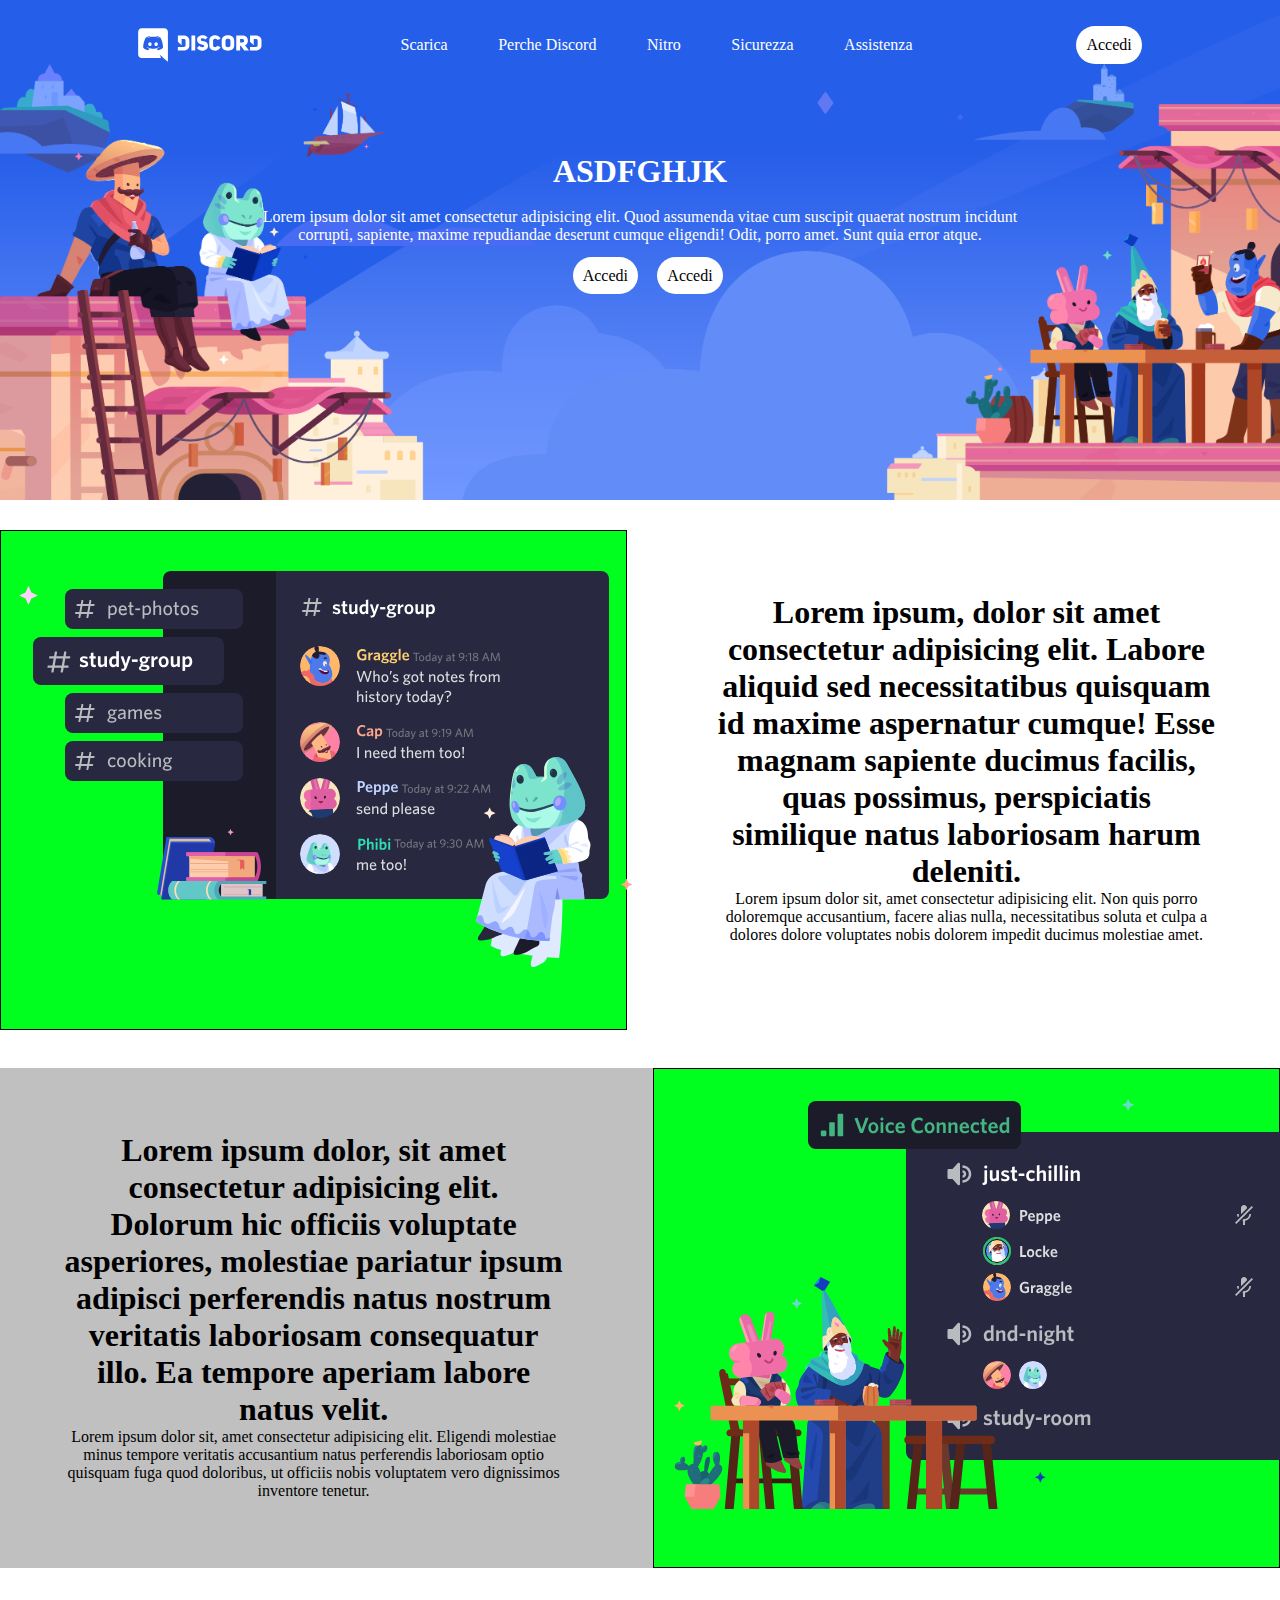
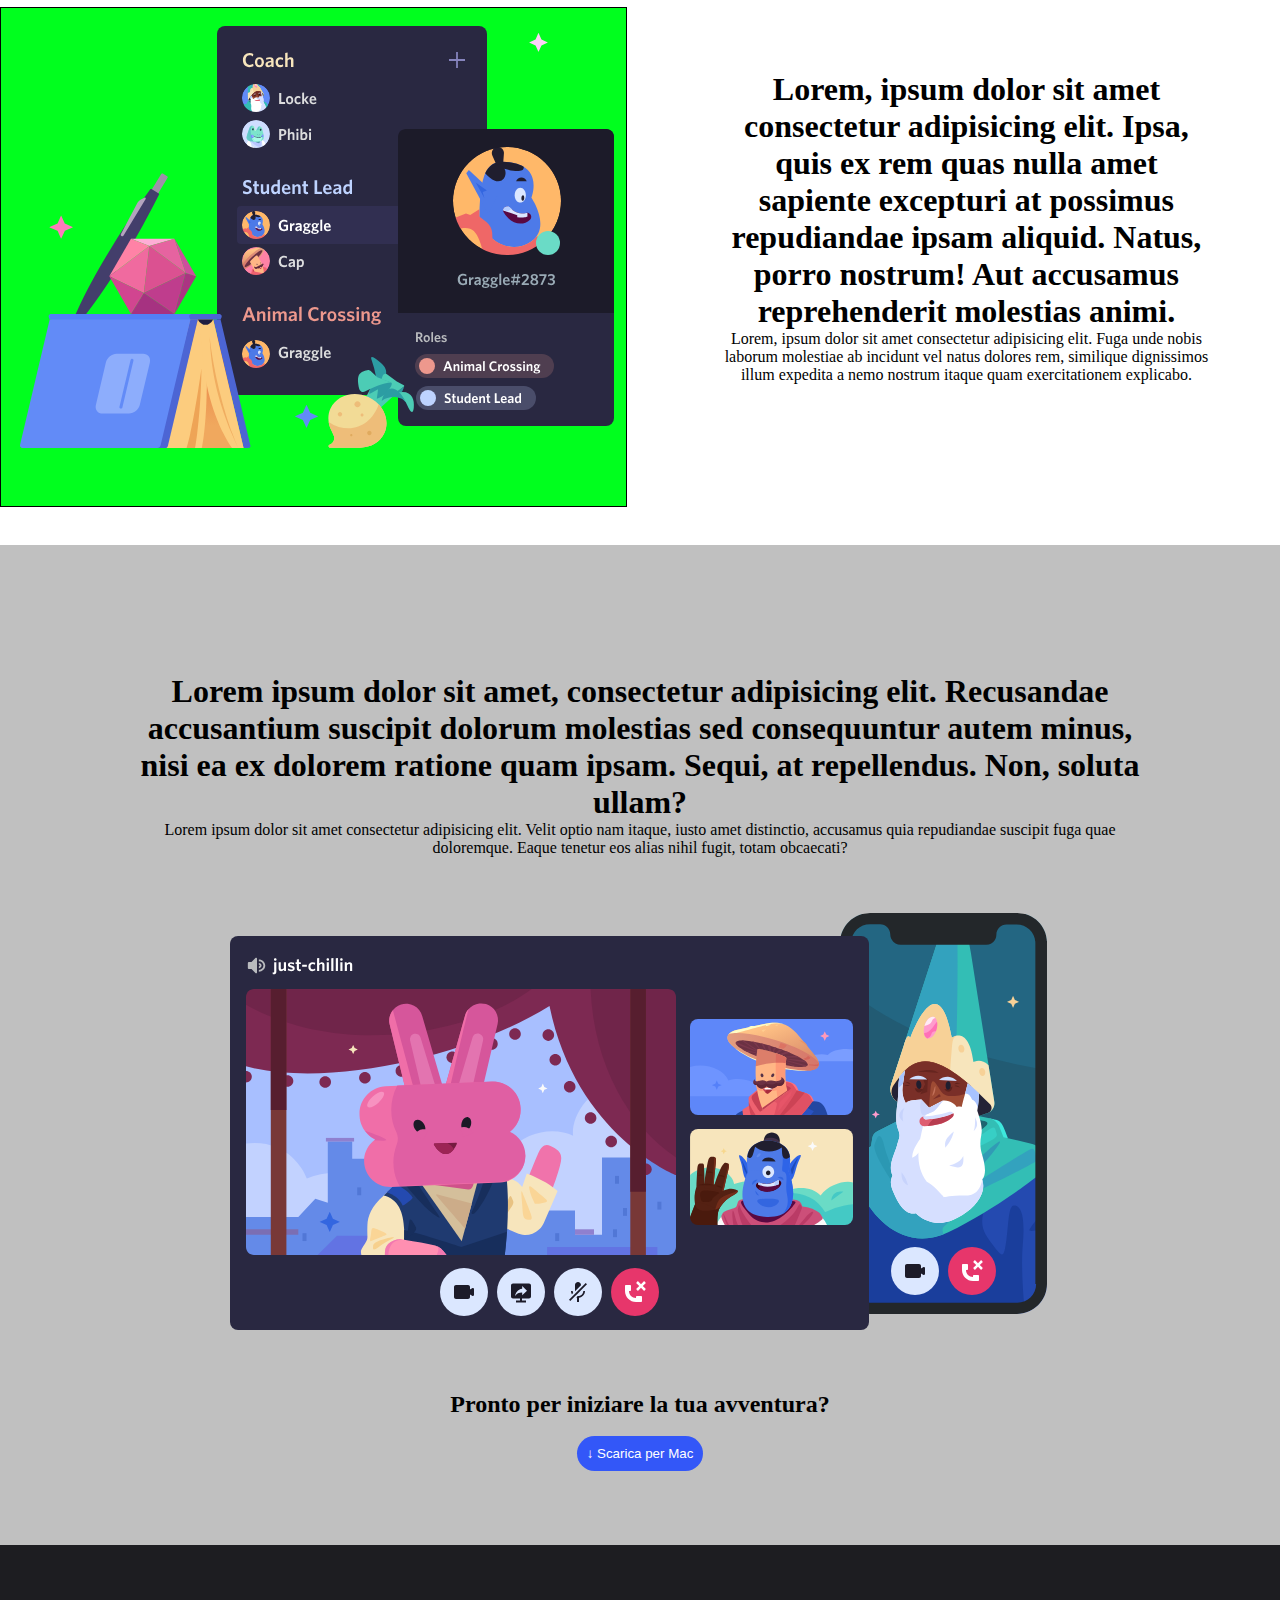
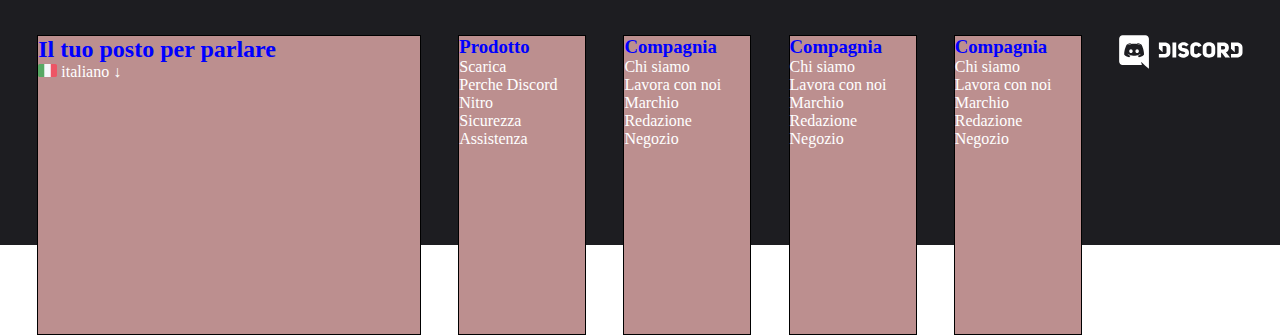
==== index.html @ 2b3473ff "Inizio footer" ====
<!DOCTYPE html>
<html lang="en">
<head>
    <meta charset="UTF-8">
    <meta http-equiv="X-UA-Compatible" content="IE=edge">
    <meta name="viewport" content="width=device-width, initial-scale=1.0">
    <link rel="stylesheet" href="https://cdnjs.cloudflare.com/ajax/libs/font-awesome/6.3.0/css/all.min.css">
   <link rel="stylesheet" href="style.css"> <title>Document</title>
</head>


<!-- Header and Hero sections -->
<header>
    <nav class="nav">
        <div id="logo" >
            <img src="logo.svg" alt="Logo">
        </div>

            <ul class="menu">
                <li>Scarica</li>
                <li>Perche Discord</li>
                <li>Nitro</li>
                <li>Sicurezza</li>
                <li>Assistenza</li>
            </ul>
        </div>

        <div class="botton-white">Accedi</div>
    </nav>
     
    <!-- Hero -->
    <div class="hero">
        <h1>ASDFGHJK</h1>
        <br>
        <p id="paragrafo-hero">Lorem ipsum dolor sit amet consectetur adipisicing elit. Quod assumenda vitae cum suscipit quaerat nostrum incidunt corrupti, sapiente, maxime repudiandae deserunt cumque eligendi! Odit, porro amet. Sunt quia error atque.</p>
        <span class="botton-white">Accedi</span>
        <span class="botton-white">Accedi</span>
    </div>

</header>

                <!-- Main conteiner -->


                            <!-- 1 -->
    <div class="main-container1">

            <!-- Main left -->
        <div class="container-left">
            <img src="item1.svg" alt="">
        </div>

        
            <!-- Main Right-->
        <div class="container-right">
            <h1>Lorem ipsum, dolor sit amet consectetur adipisicing elit. Labore aliquid sed necessitatibus quisquam id maxime aspernatur cumque! Esse magnam sapiente ducimus facilis, quas possimus, perspiciatis similique natus laboriosam harum deleniti.</h1>
            <p>Lorem ipsum dolor sit, amet consectetur adipisicing elit. Non quis porro doloremque accusantium, facere alias nulla, necessitatibus soluta et culpa a dolores dolore voluptates nobis dolorem impedit ducimus molestiae amet.</p>
        </div>

    </div>


                        <!-- 2 -->

    <div class="main-reverse2">

            <!-- Main left -->
        <div class="container-left">
            <img src="item2.svg" alt="">
        </div>
    
        
            <!-- Main Right-->
        <div class="container-right">
            <h1>Lorem ipsum dolor, sit amet consectetur adipisicing elit. Dolorum hic officiis voluptate asperiores, molestiae pariatur ipsum adipisci perferendis natus nostrum veritatis laboriosam consequatur illo. Ea tempore aperiam labore natus velit.</h1>
            <p>Lorem ipsum dolor sit, amet consectetur adipisicing elit. Eligendi molestiae minus tempore veritatis accusantium natus perferendis laboriosam optio quisquam fuga quod doloribus, ut officiis nobis voluptatem vero dignissimos inventore tenetur.</p>
        </div>

    </div>

                    <!-- 3 -->
            <!-- Main conteiner -->

    <div class="main-container3">

            <!-- Main left -->
        <div class="container-left">
         <img src="item3.svg" alt="">
        </div>

        
            <!-- Main Right-->
        <div class="container-right">
           <h1>Lorem, ipsum dolor sit amet consectetur adipisicing elit. Ipsa, quis ex rem quas nulla amet sapiente excepturi at possimus repudiandae ipsam aliquid. Natus, porro nostrum! Aut accusamus reprehenderit molestias animi.</h1>
           <p>Lorem, ipsum dolor sit amet consectetur adipisicing elit. Fuga unde nobis laborum molestiae ab incidunt vel natus dolores rem, similique dignissimos illum expedita a nemo nostrum itaque quam exercitationem explicabo.</p>
        </div>

    </div>

                <!-- 4 -->
    <div class="main-container4">
        <h1>Lorem ipsum dolor sit amet, consectetur adipisicing elit. Recusandae accusantium suscipit dolorum molestias sed consequuntur autem minus, nisi ea ex dolorem ratione quam ipsam. Sequi, at repellendus. Non, soluta ullam?</h1>
        <p>Lorem ipsum dolor sit amet consectetur adipisicing elit. Velit optio nam itaque, iusto amet distinctio, accusamus quia repudiandae suscipit fuga quae doloremque. Eaque tenetur eos alias nihil fugit, totam obcaecati?</p>
        <img src="item4-big.svg" alt="">
        <h2>Pronto per iniziare la tua avventura?</h2>
        <br>
        <button class="botton-blue"> &#8595; Scarica per Mac</buttton>
    </div>




    <!-- Footer -->
    <footer>
            <div class="col1">
                <h2 class="importante-footer">Il tuo posto per parlare</h2>
                
                <div>
                    <p>
                       <img class="img-italy" src="ita.png" alt=""> italiano &#8595;
                    </p>
                </div>

            </div>

            <div class="col2">
                <h3 class="importante-footer">Prodotto</h3>
                <div>Scarica</div>
                <div>Perche Discord</div>
                <div>Nitro</div>
                <div>Sicurezza</div>
                <div>Assistenza</div>
            </div>
           

            <div class="col3">
                <h3 class="importante-footer">Compagnia</h3>
                <div>Chi siamo</div>
                <div>Lavora con noi </div>
                <div>Marchio</div>
                <div>Redazione</div>
                <div>Negozio</div>
            </div>
            
            <div class="col4">
                <h3 class="importante-footer">Compagnia</h3>
                <div>Chi siamo</div>
                <div>Lavora con noi </div>
                <div>Marchio</div>
                <div>Redazione</div>
                <div>Negozio</div>
            </div>


            <div class="col5">
                <h3 class="importante-footer">Compagnia</h3>
                <div>Chi siamo</div>
                <div>Lavora con noi </div>
                <div>Marchio</div>
                <div>Redazione</div>
                <div>Negozio</div>
            </div>

            <div>
                <img src="logo.svg" alt="">
            </div>
    </footer>

<body>
    
</body>
</html>
---- style.css ----
*{
    margin: 0;
    padding: 0;
    box-sizing: border-box;
}

header{background-image: url(jumbo.png);
    background-size: cover;
    height: 500px;
margin-bottom: 30px;}

.nav{display: flex;
    
justify-content: space-evenly;
align-items: center;
padding-top: 2%;}

#logo{font-size: 40px;
    display: flex;}

    .menu{display: flex;
        list-style: none;
        justify-content: space-between;
        flex-basis: 40%;
        color: white;
        }
        
        .botton-white{
            background-color: white;
            border-radius: 20px;
            padding: 10px;
            color: black;
            margin-left: 2%;
           }

           .botton-blue{
            
            background-color: rgb(51, 87, 248);
            border: 0px;
            padding: 10px;
            border-radius: 20px;
            color: white;
           }

           /* Hero */
.hero{color: white;
    height: 400px;
    padding-left: 20%;
    padding-right: 20%;
    padding-top: 7%;
    text-align: center;
}

#paragrafo-hero{
    margin-bottom: 3%;
}


.main-container1, .main-reverse2,.main-container3{
    display: flex;
    justify-content: space-between;
    margin-bottom: 3%;
}

.container-left{
    width: 49%;
}

.container-right{
    width: 49%;
    text-align: center;
    padding: 5%;
}

.main-reverse2{
    flex-direction: row-reverse;
    background-color: rgb(192, 192, 192);
}

.main-container4{
    width: 100%;
    height: 1000px;
    background-color: silver;
    padding: 10%;
    text-align: center;
}

.img-italy{
    width: 5%;
    height: 5%;
}

/* Footer */

footer{
    display: flex;
    height: 300px;
    background-color: rgb(29, 29, 33);
    padding-top: 7%;
    justify-content: space-evenly;
    color: white;

}


.col1,.col2,.col3,.col4,.col5{
    height: 300px;
}
.col1{
    width: 30%;
}
.col2,.col3,.col4,.col5{
    width: 10%;
}

.importante-footer{
color: blue;
}

DEBUG
.container-right{
    background-color: brown;
    height: 500px;
    border: 1px solid black;
}

.container-left{
    background-color: rgb(0, 255, 30);
    height: 500px;
    border: 1px solid
    black;
}

.col1{
    background-color: rosybrown;
    height: 300px;
    border: 1px solid
    black;
}

.col2,.col3,.col4,.col5{
    background-color: rosybrown;
    border: 1px solid
    black;
}
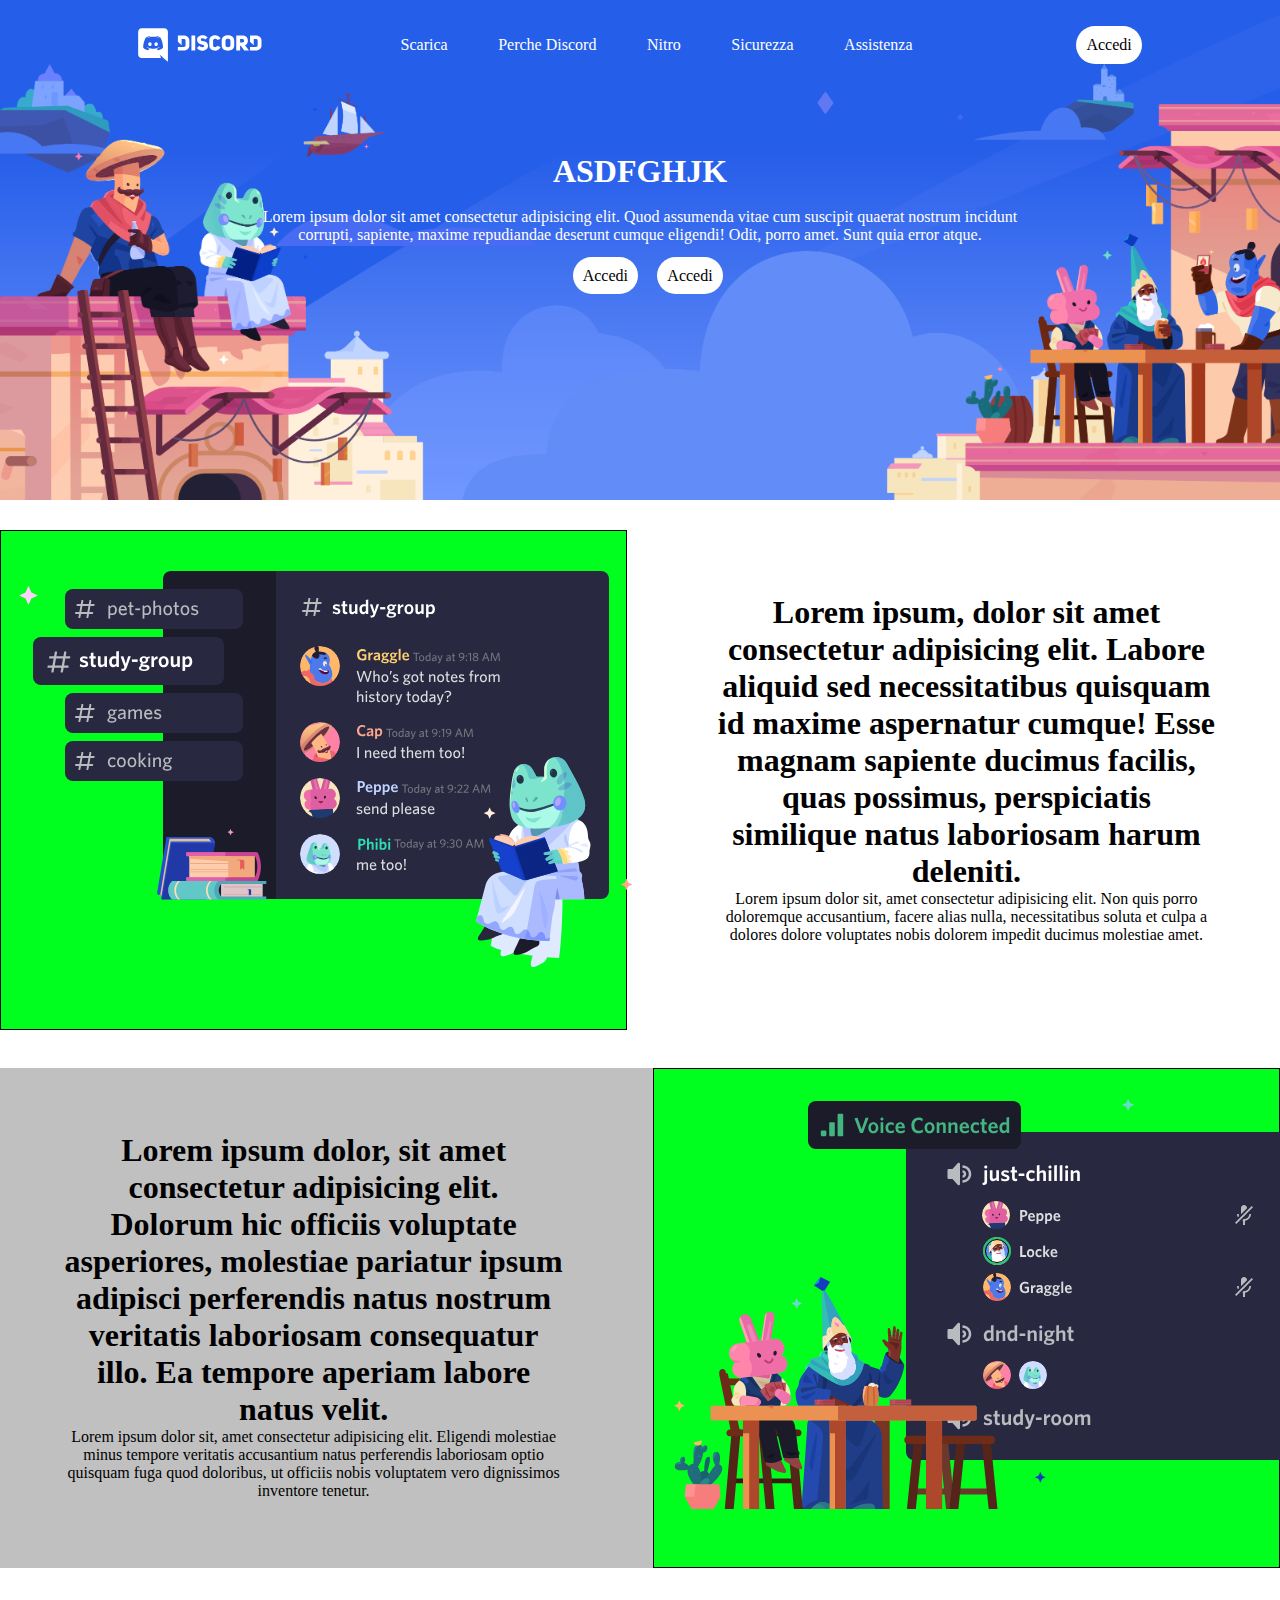
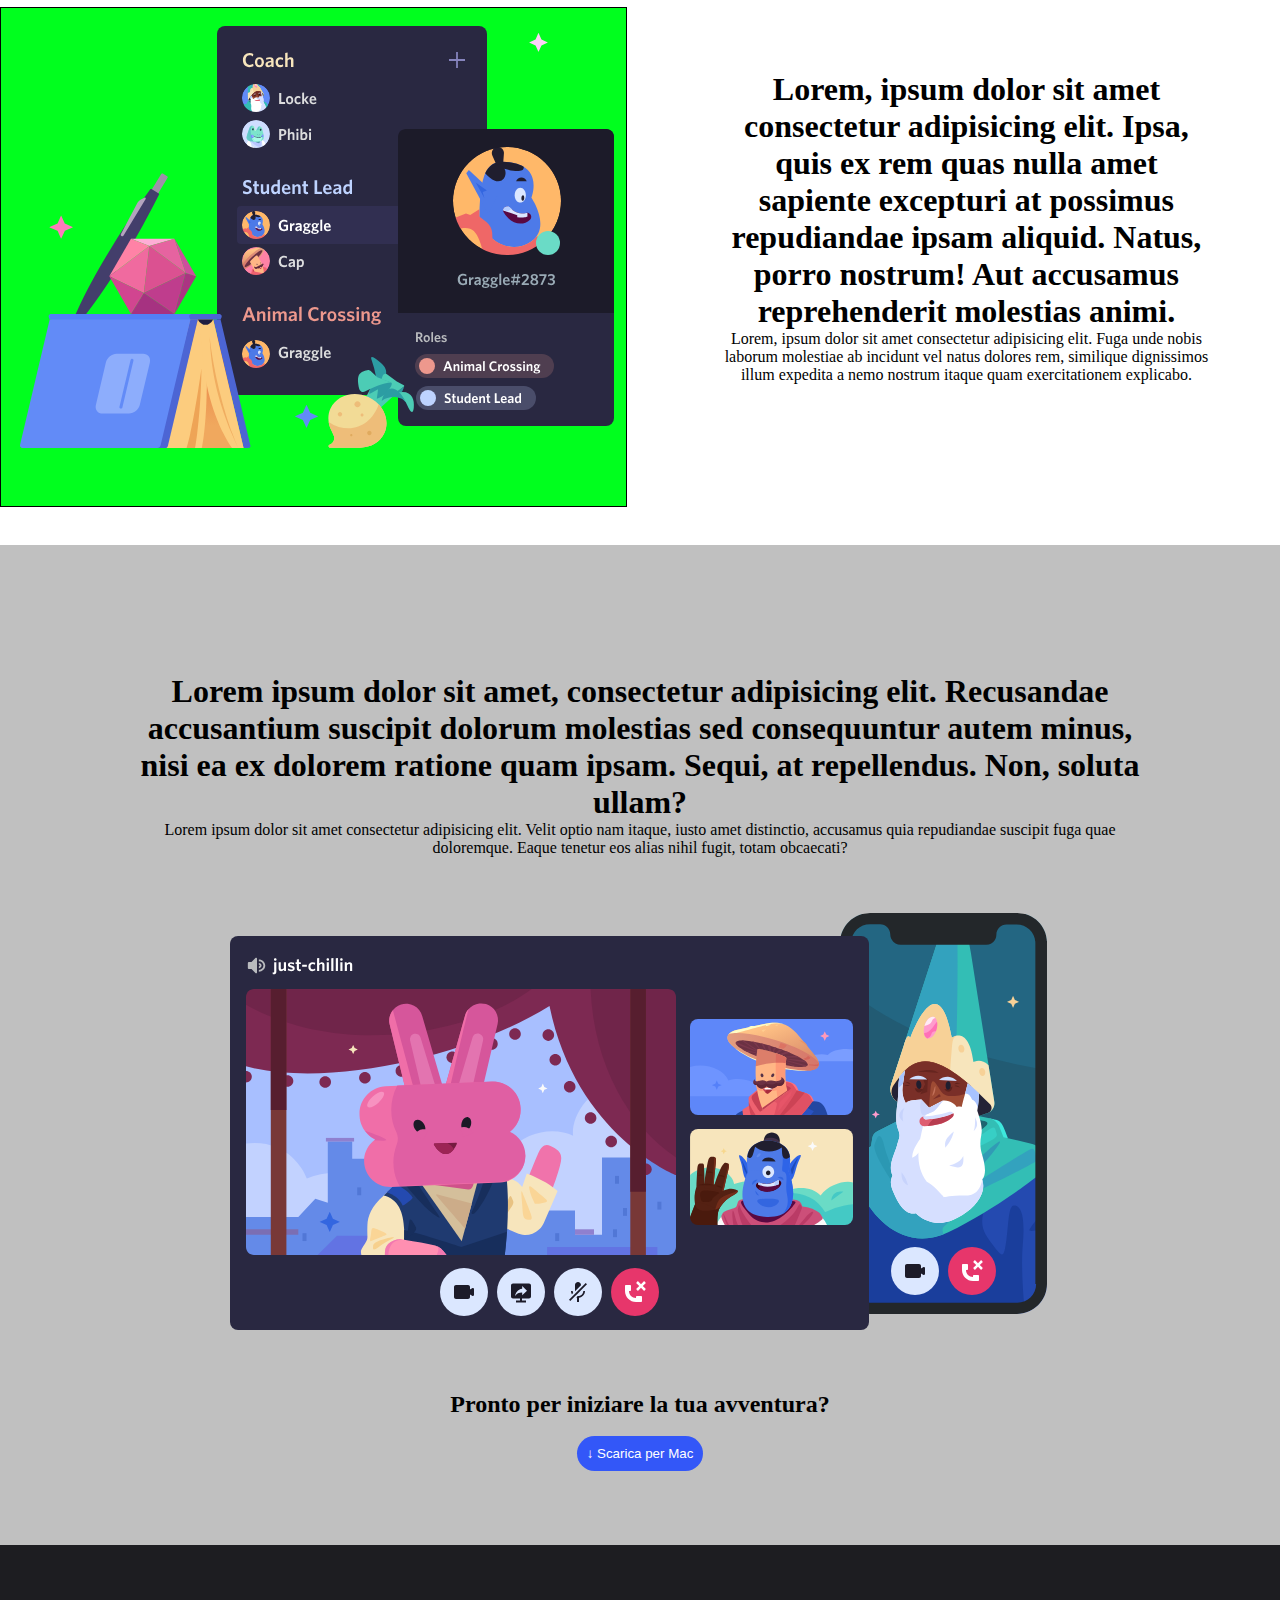
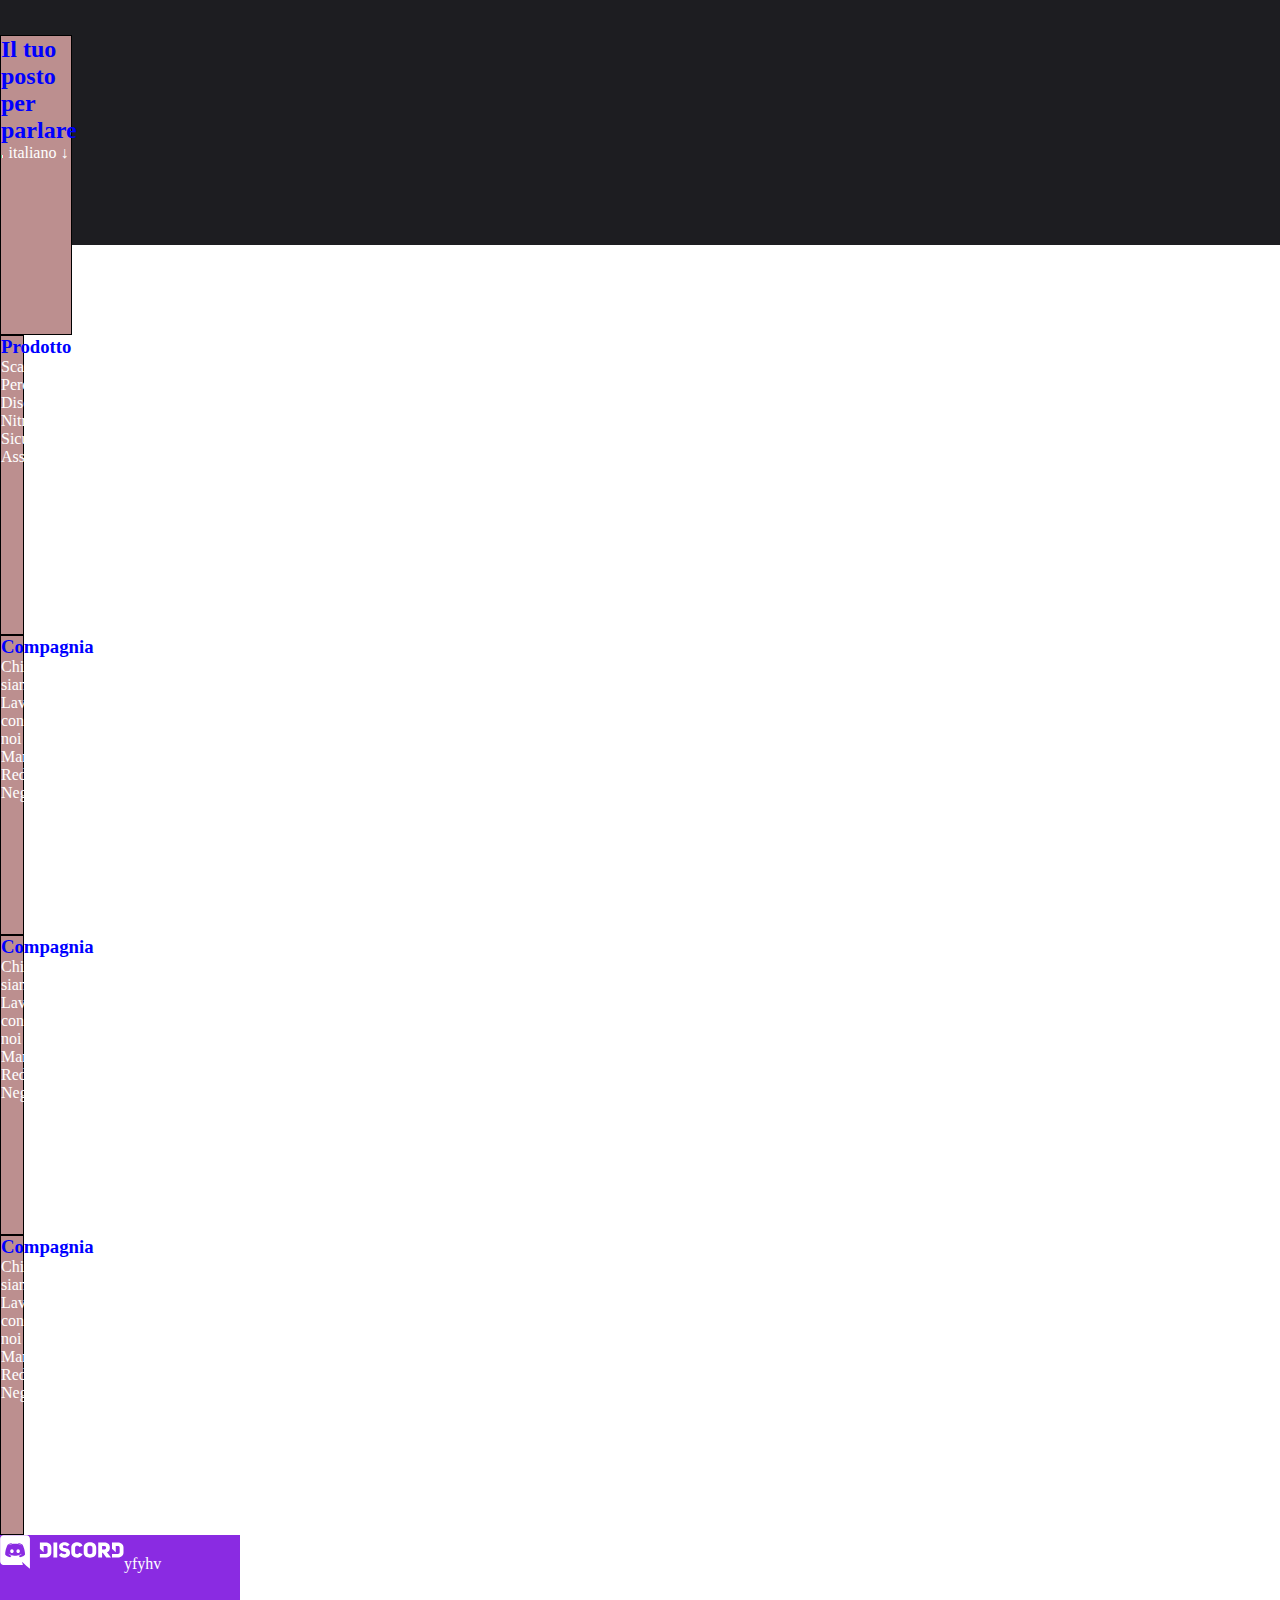
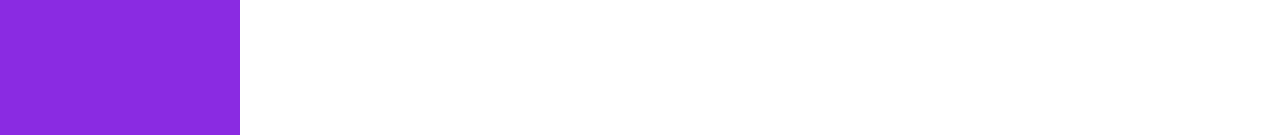
==== commit db39aa00: "Finalizzando il footer" ====
--- a/index.html
+++ b/index.html
@@ -112,6 +112,8 @@
 
     <!-- Footer -->
     <footer>
+
+        <div class="footer">
             <div class="col1">
                 <h2 class="importante-footer">Il tuo posto per parlare</h2>
                 
@@ -161,9 +163,10 @@
                 <div>Negozio</div>
             </div>
 
-            <div>
-                <img src="logo.svg" alt="">
+            <div class="logo-finale">
+                <img src="logo.svg" alt="">yfyhv
             </div>
+        </div>
     </footer>
 
 <body>
--- a/style.css
+++ b/style.css
@@ -91,11 +91,15 @@
 }
 
 /* Footer */
-
 footer{
     display: flex;
+    background-color: rgb(29, 29, 33);
+}
+
+.footer{
+   
     height: 300px;
-    background-color: rgb(29, 29, 33);
+    
     padding-top: 7%;
     justify-content: space-evenly;
     color: white;
@@ -115,6 +119,13 @@
 
 .importante-footer{
 color: blue;
+}
+
+.logo-finale{
+    display: block;
+   width: 200p;
+   height: 200px;
+   background-color: blueviolet;
 }
 
 DEBUG
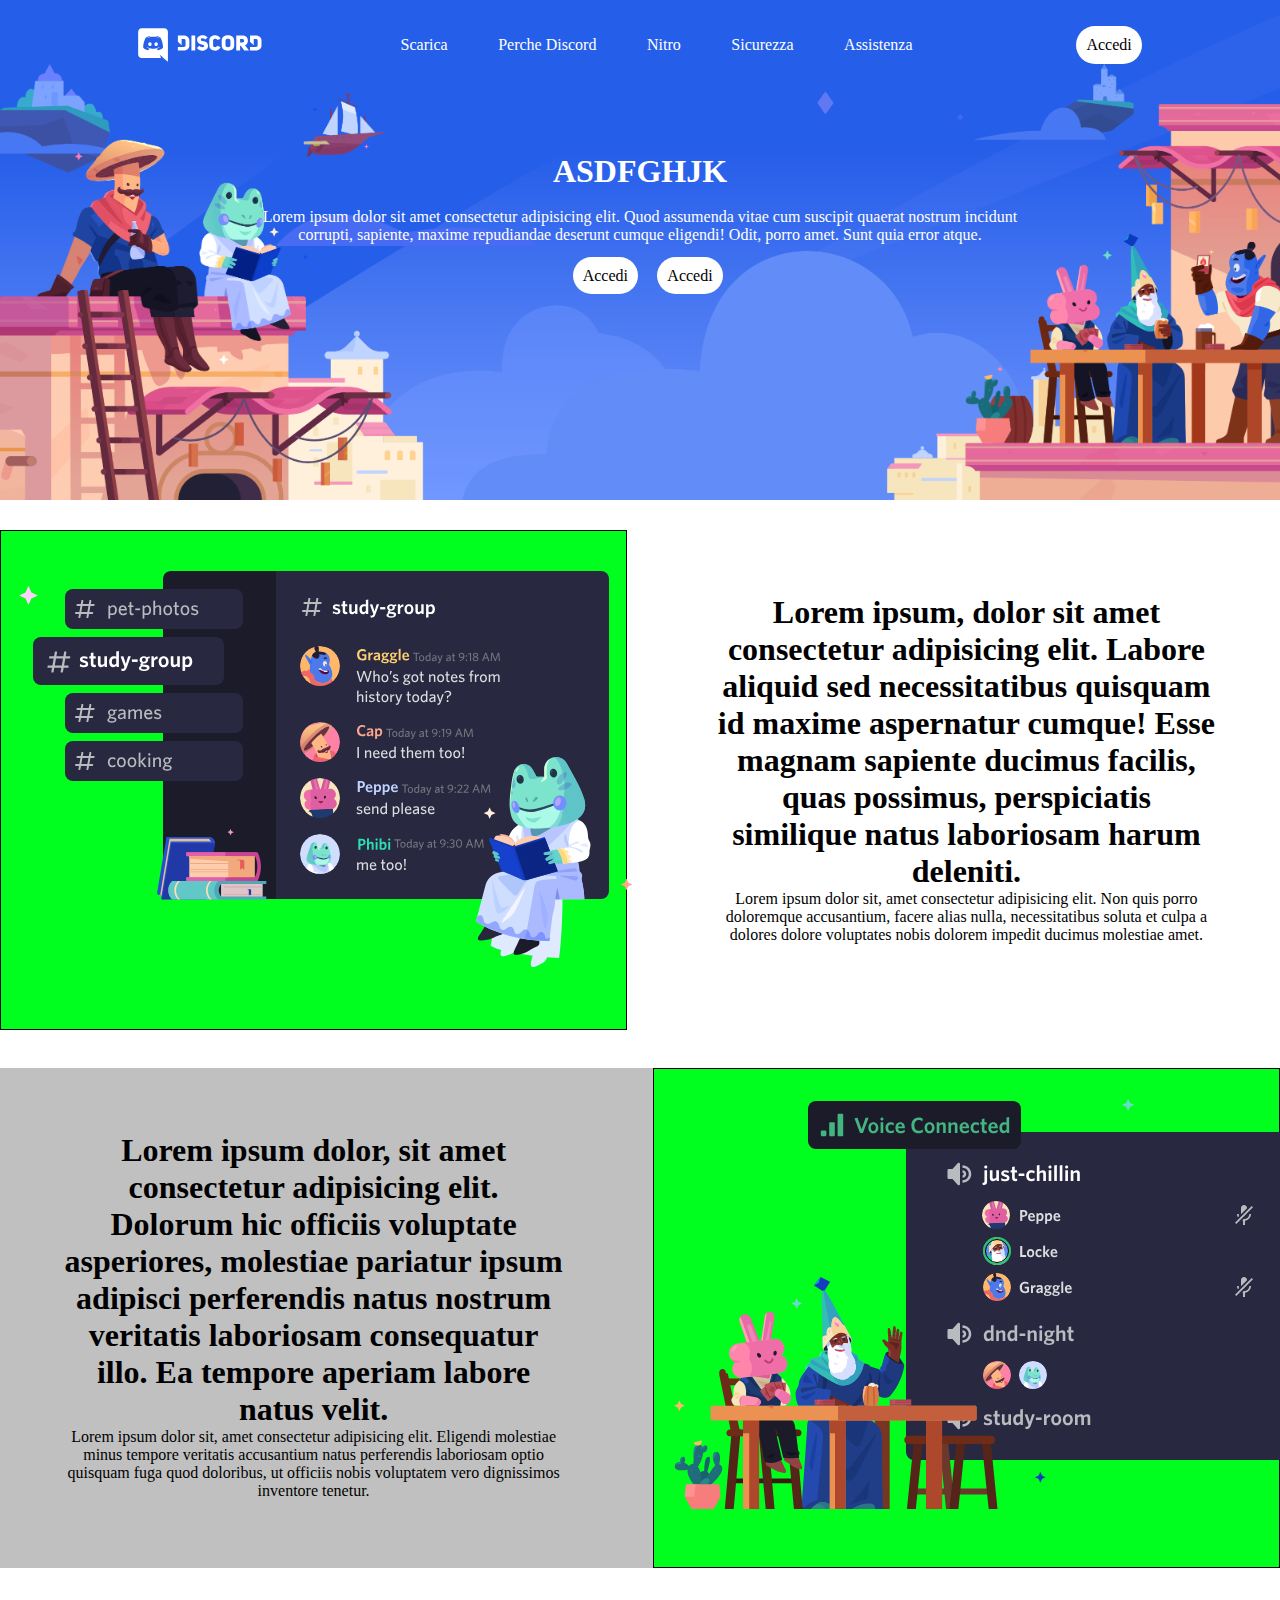
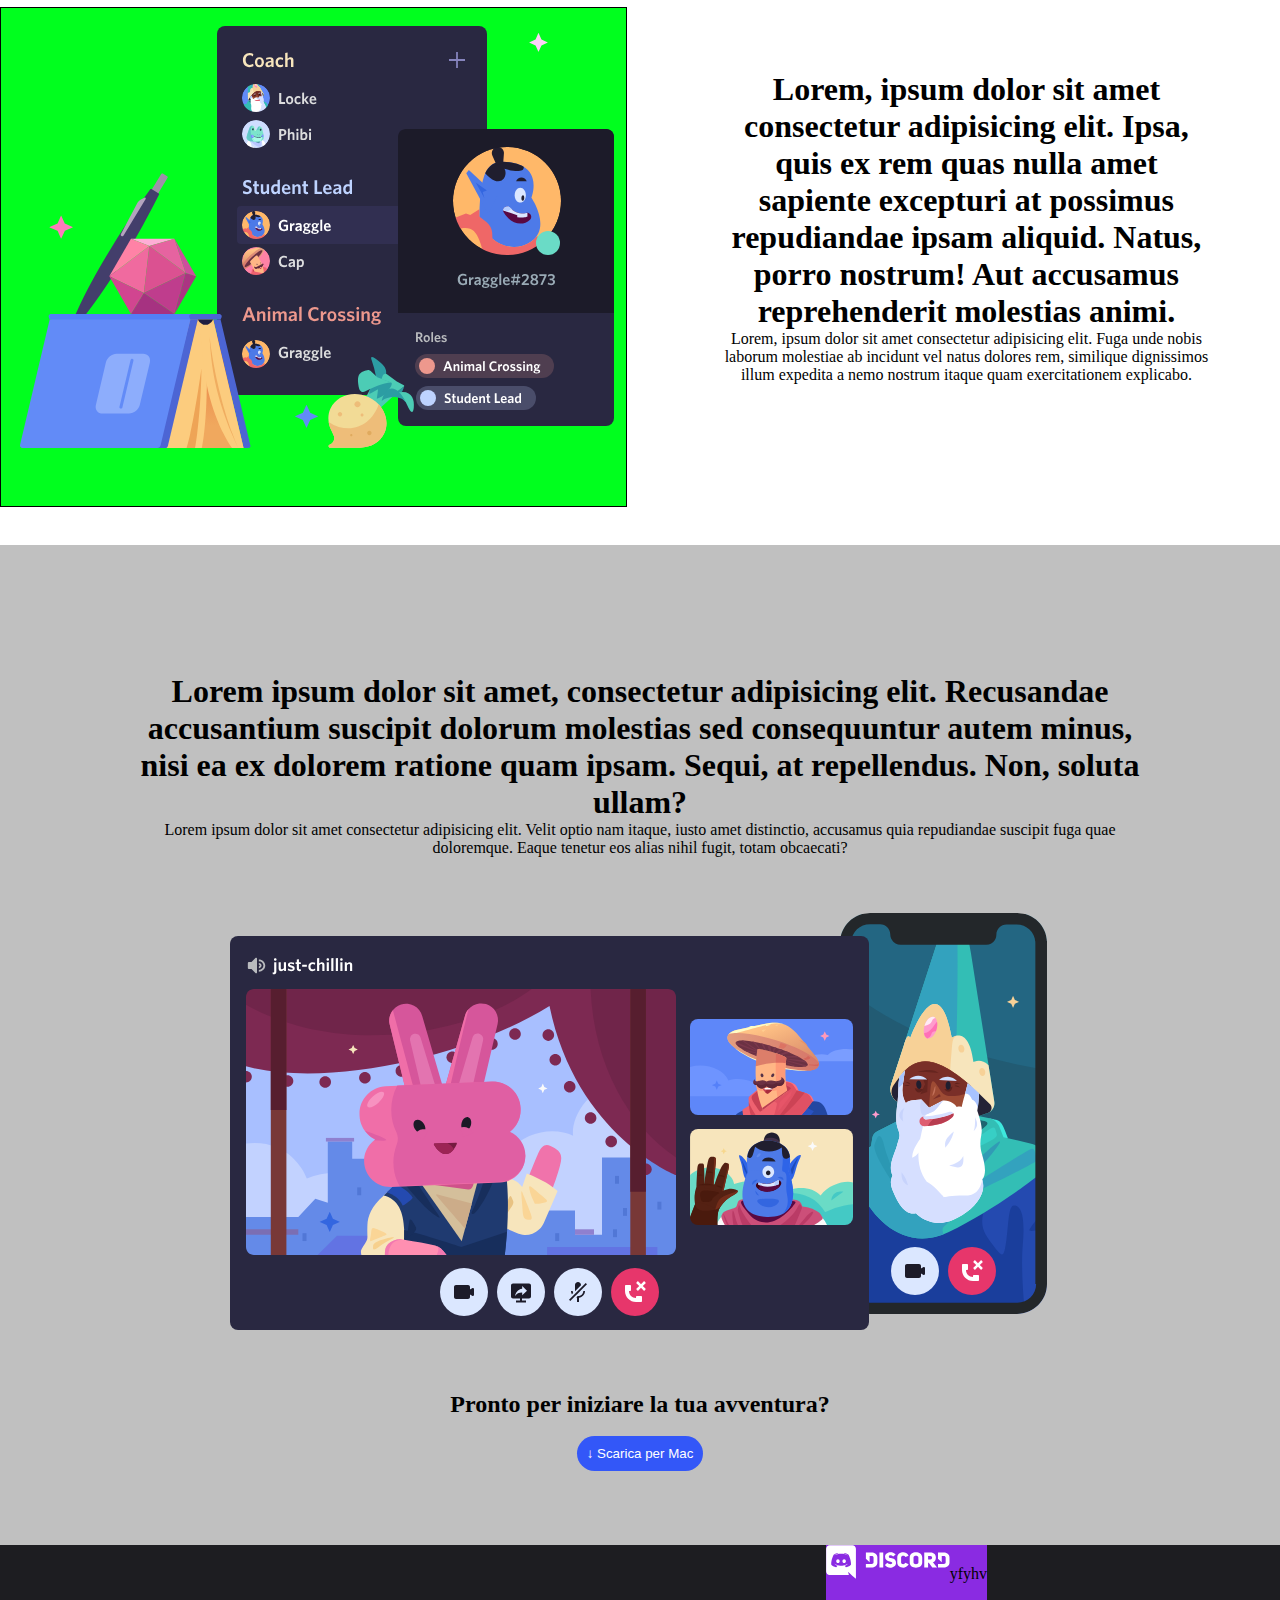
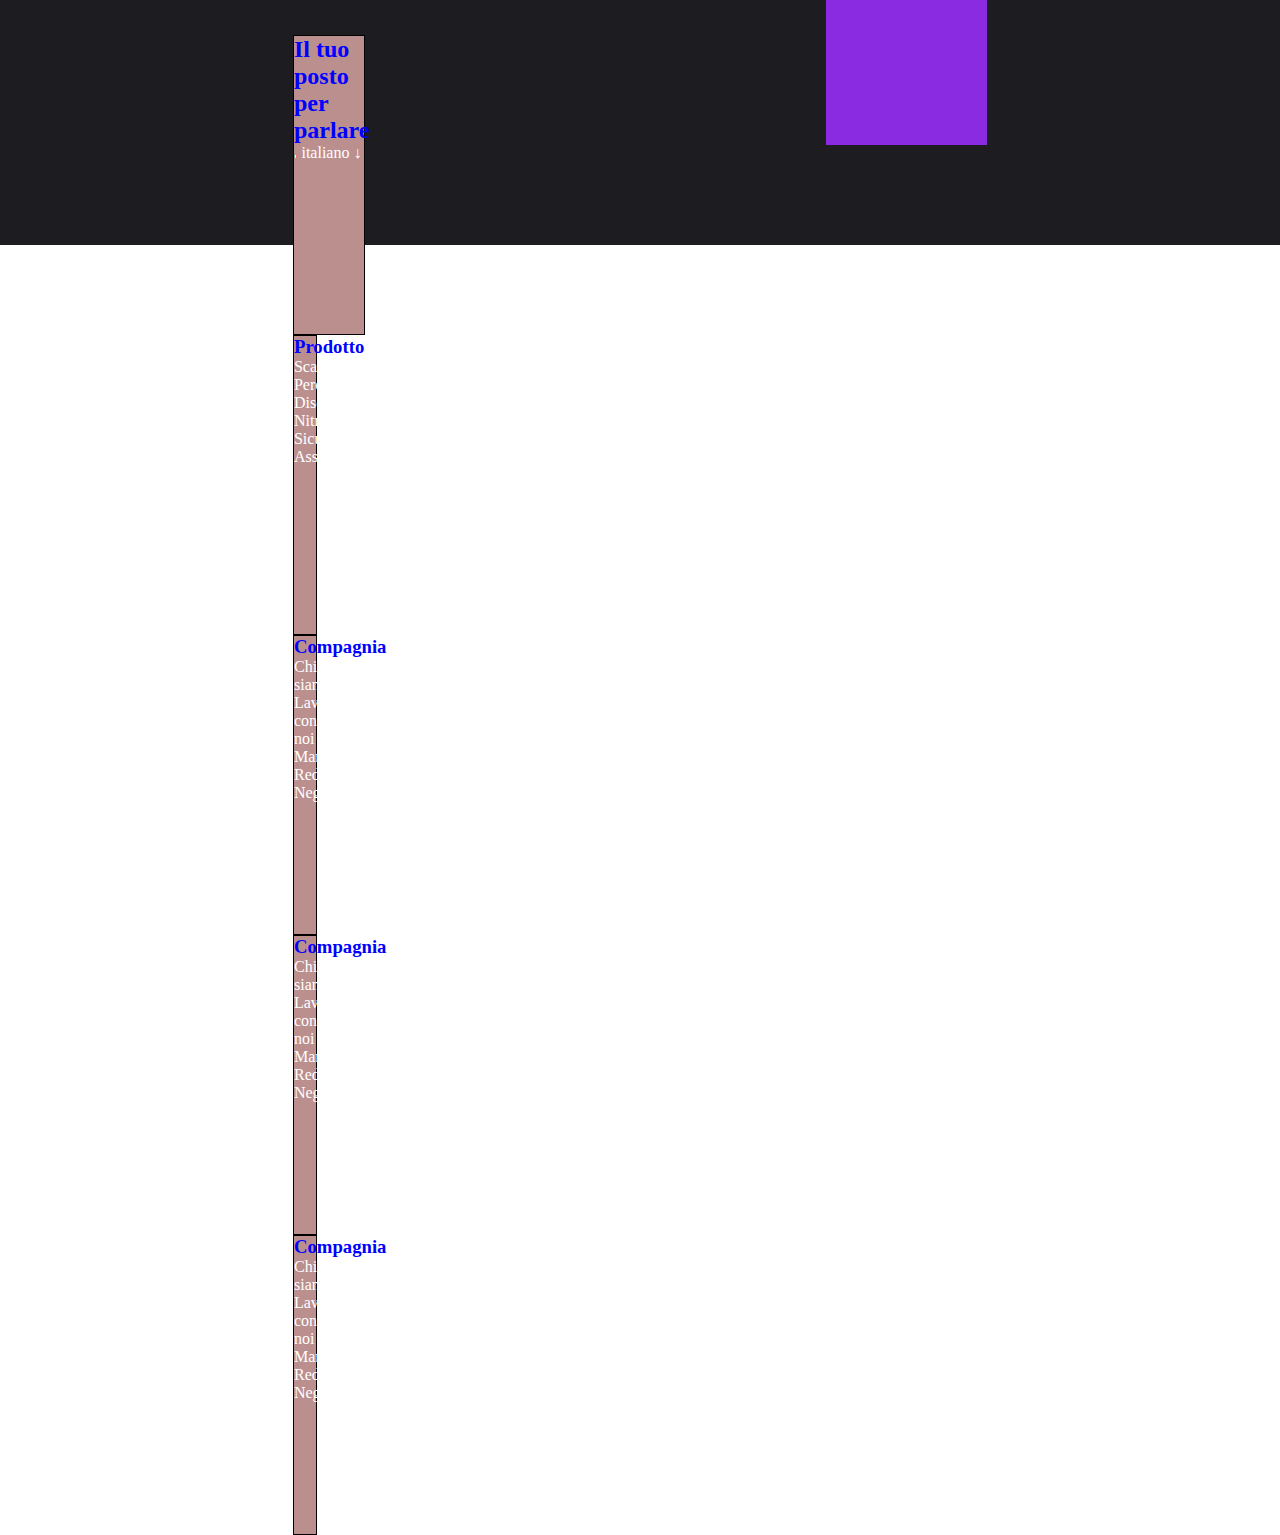
==== commit fc4e5acb: "ok" ====
--- a/index.html
+++ b/index.html
@@ -162,11 +162,12 @@
                 <div>Redazione</div>
                 <div>Negozio</div>
             </div>
+        </div>
 
-            <div class="logo-finale">
-                <img src="logo.svg" alt="">yfyhv
-            </div>
+        <div class="logo-finale">
+            <img src="logo.svg" alt="">yfyhv
         </div>
+       
     </footer>
 
 <body>
--- a/style.css
+++ b/style.css
@@ -94,14 +94,13 @@
 footer{
     display: flex;
     background-color: rgb(29, 29, 33);
+    justify-content: space-evenly;
+    height: 300px;
 }
 
 .footer{
-   
-    height: 300px;
+    padding-top: 7%;
     
-    padding-top: 7%;
-    justify-content: space-evenly;
     color: white;
 
 }
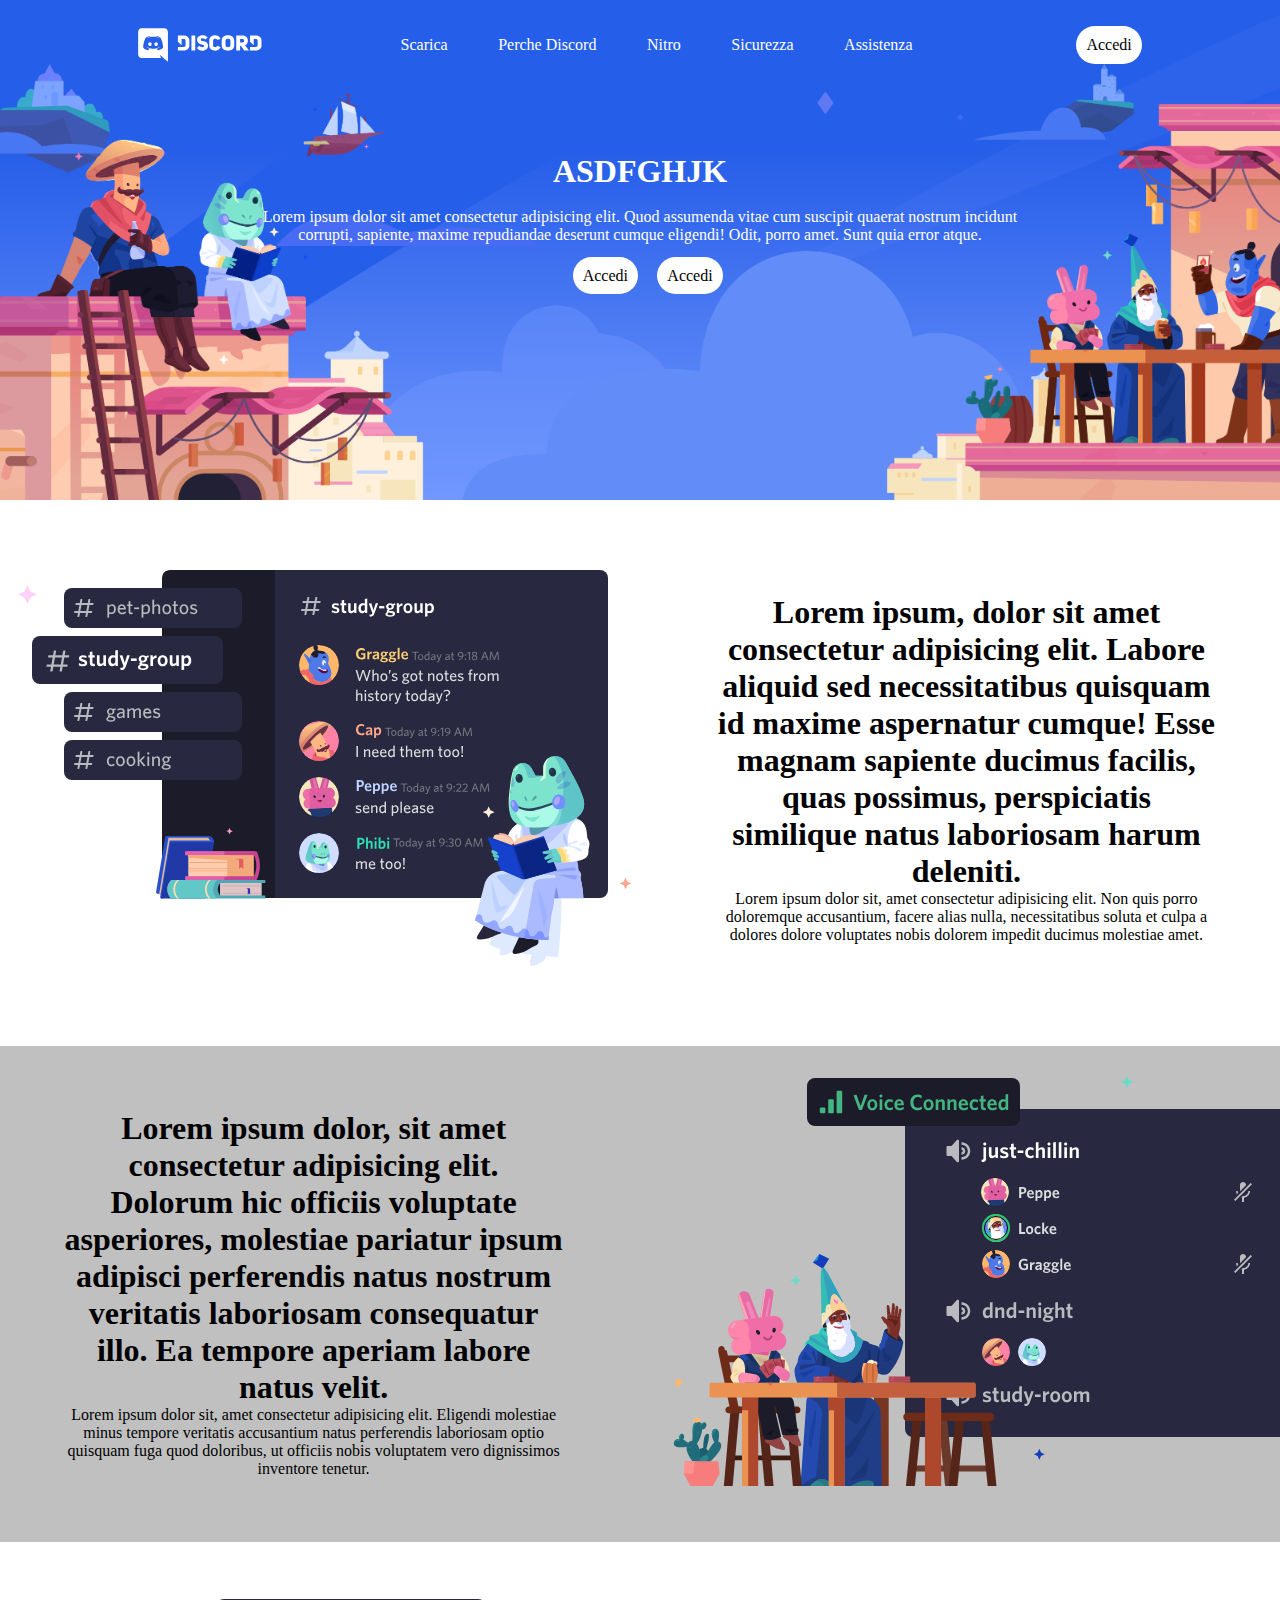
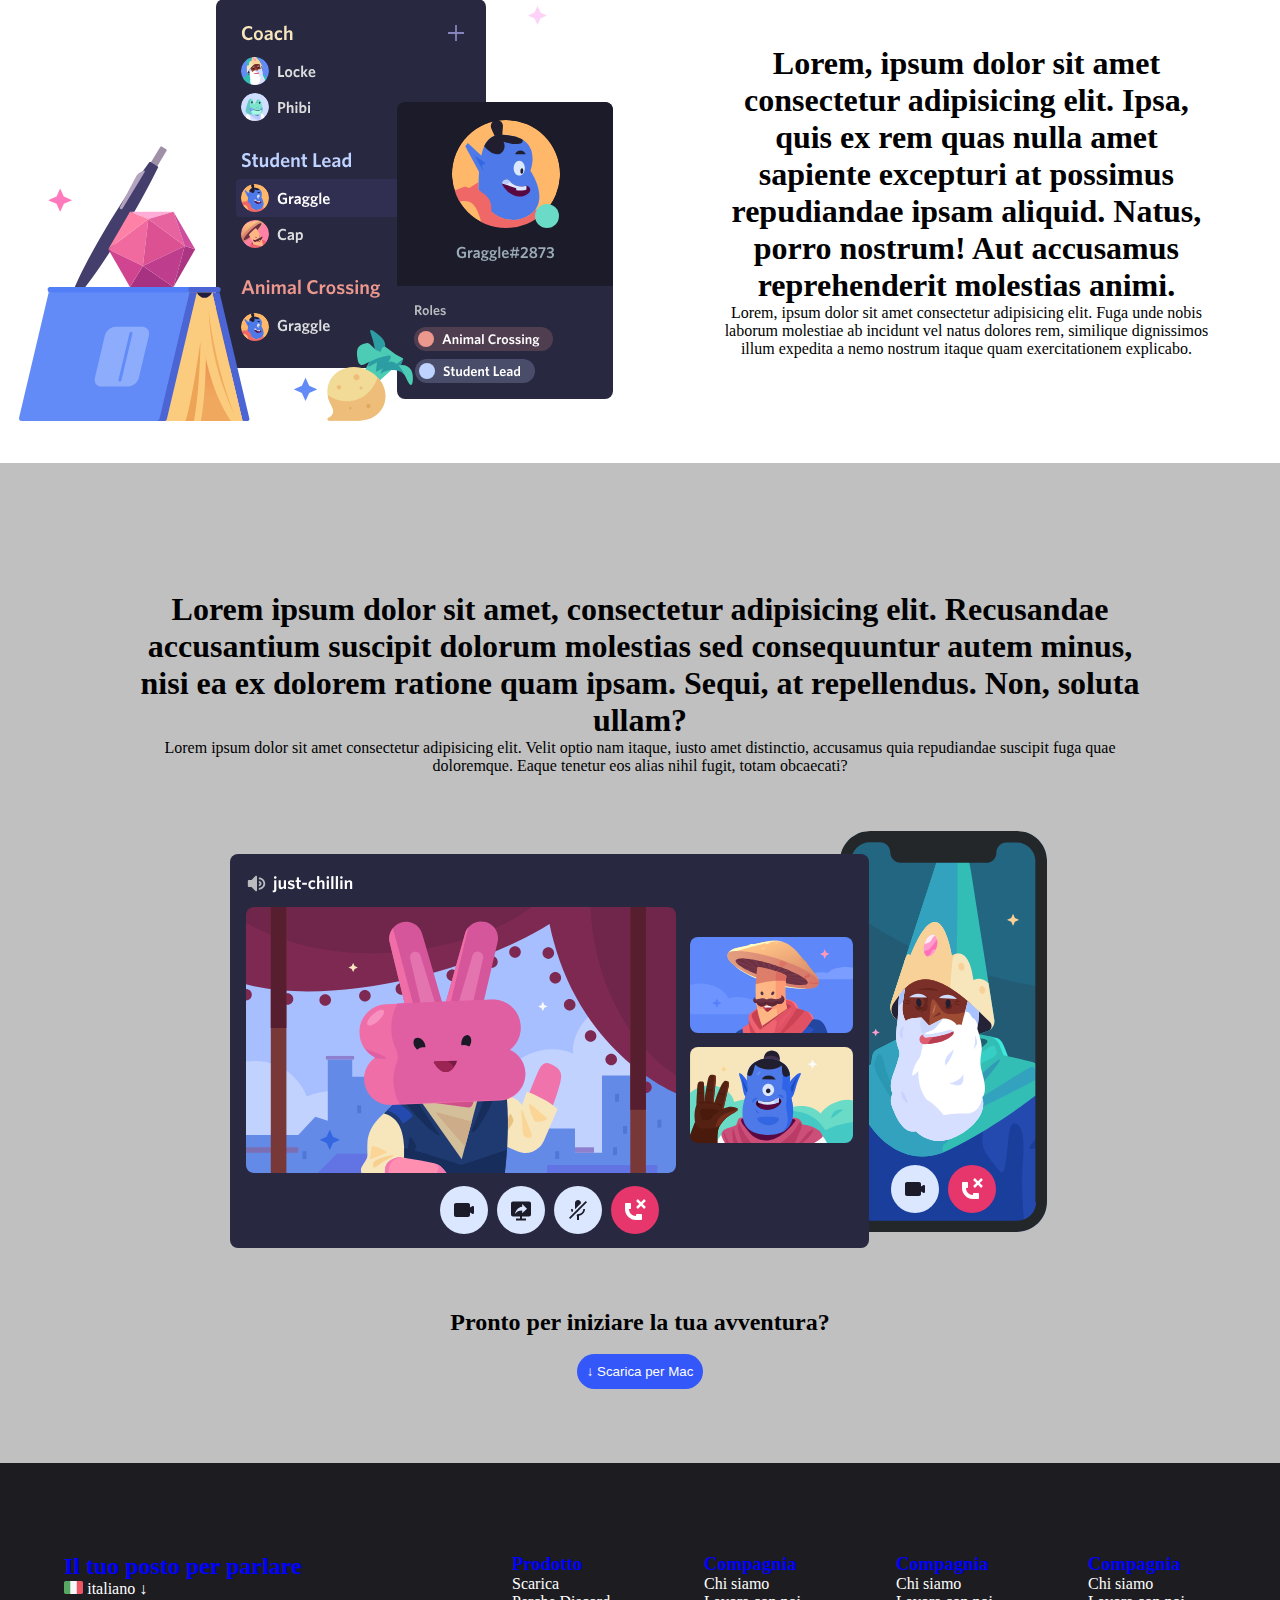
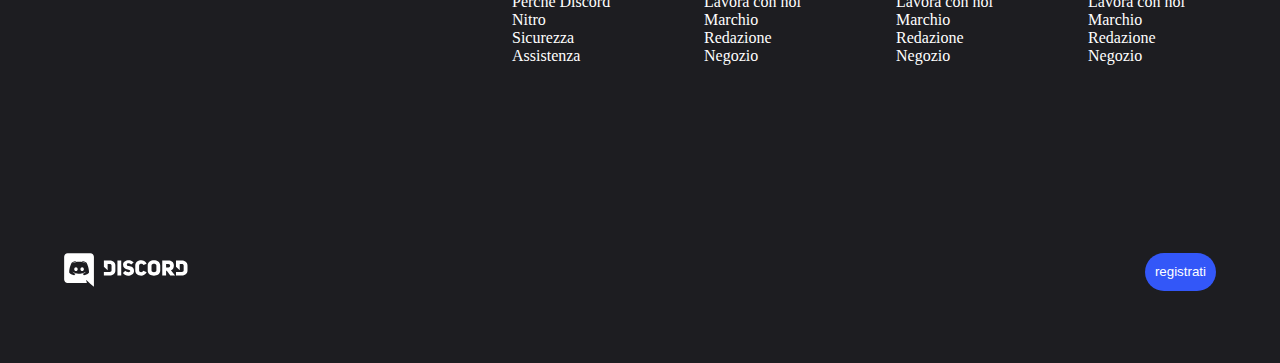
==== commit a788ceb5: "footer quasi completato" ====
--- a/index.html
+++ b/index.html
@@ -165,7 +165,8 @@
         </div>
 
         <div class="logo-finale">
-            <img src="logo.svg" alt="">yfyhv
+            <div><img src="logo.svg" alt=""></div>
+            <button class="botton-blue">registrati</button>
         </div>
        
     </footer>
--- a/style.css
+++ b/style.css
@@ -92,15 +92,16 @@
 
 /* Footer */
 footer{
-    display: flex;
+    
     background-color: rgb(29, 29, 33);
-    justify-content: space-evenly;
-    height: 300px;
+    
+    height: 500px;
 }
 
 .footer{
+    display: flex;
+    justify-content: space-evenly;
     padding-top: 7%;
-    
     color: white;
 
 }
@@ -121,13 +122,16 @@
 }
 
 .logo-finale{
-    display: block;
-   width: 200p;
-   height: 200px;
-   background-color: blueviolet;
+    width: 90%;
+    margin: auto;
+    display: flex;
+    justify-content: space-between;
+   
+   
+   
 }
 
-DEBUG
+/* DEBUG
 .container-right{
     background-color: brown;
     height: 500px;
@@ -153,4 +157,4 @@
     border: 1px solid
     black;
 }
-
+ */
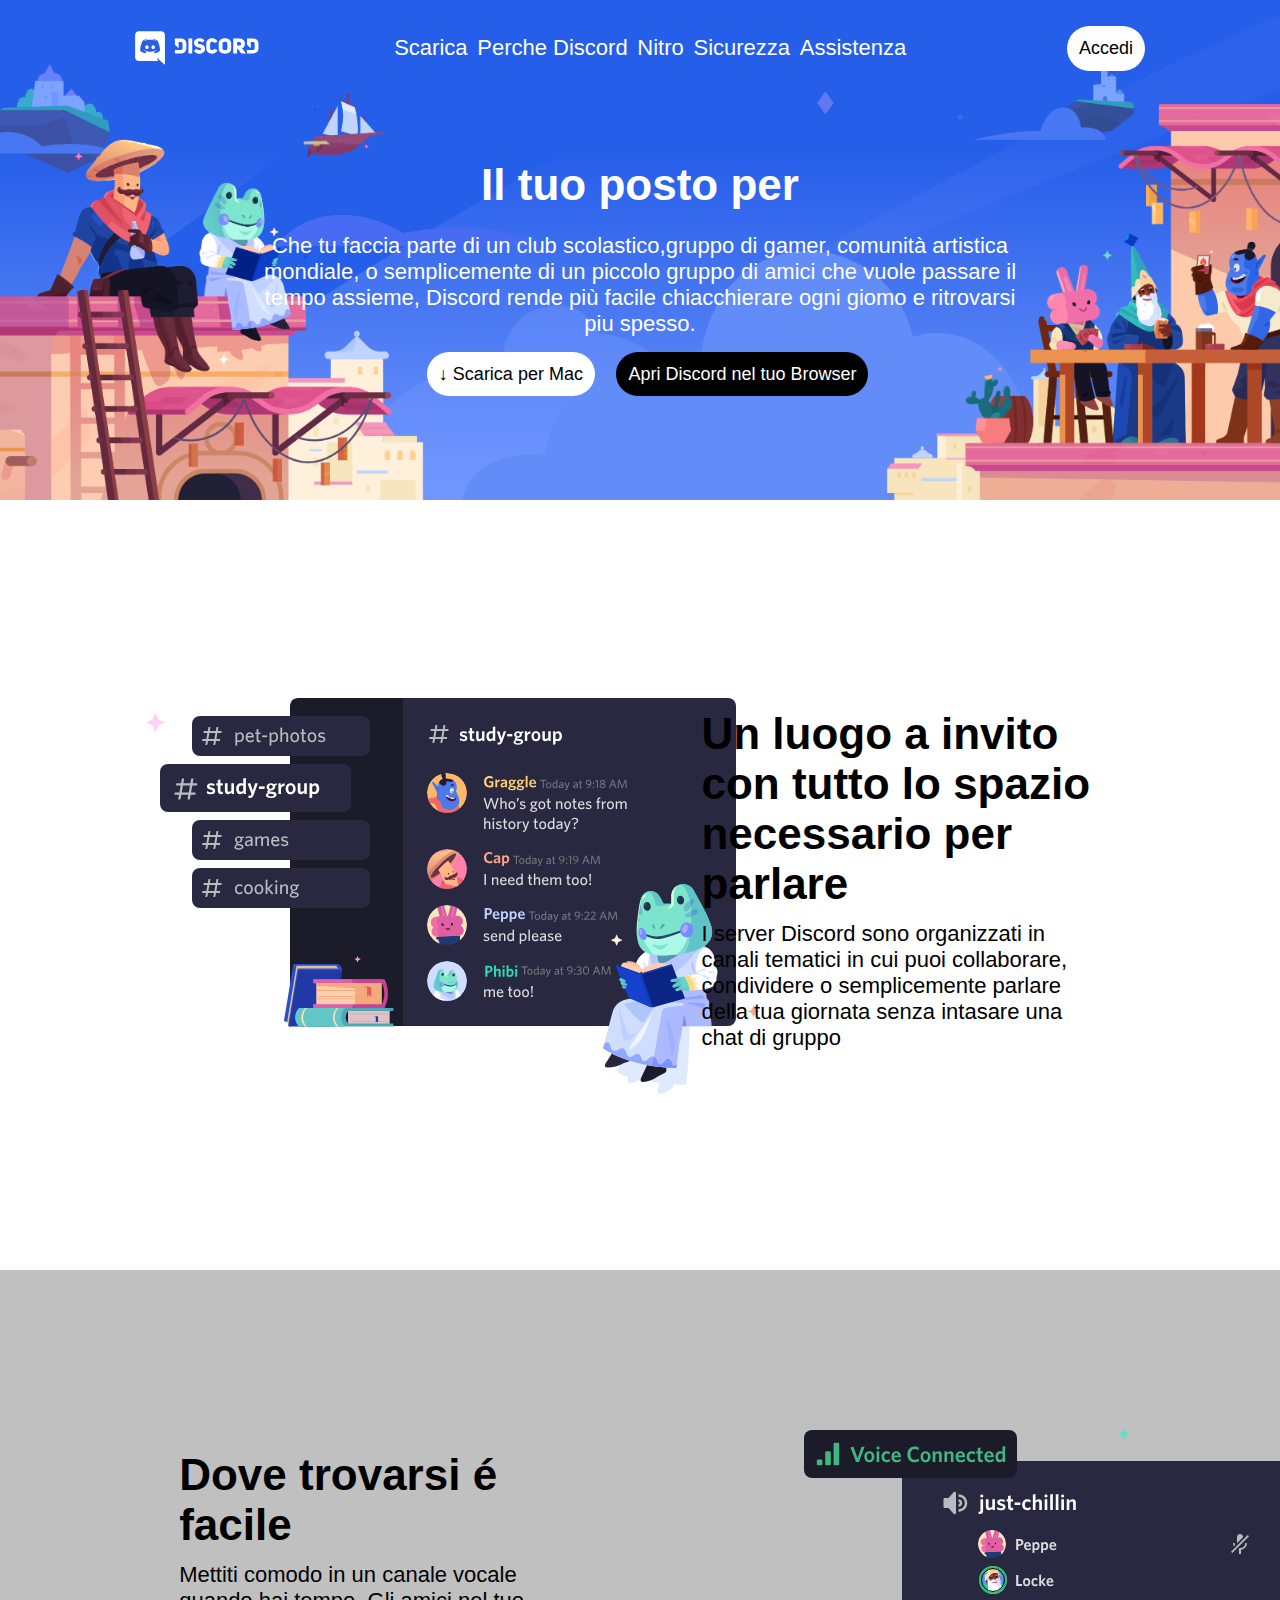
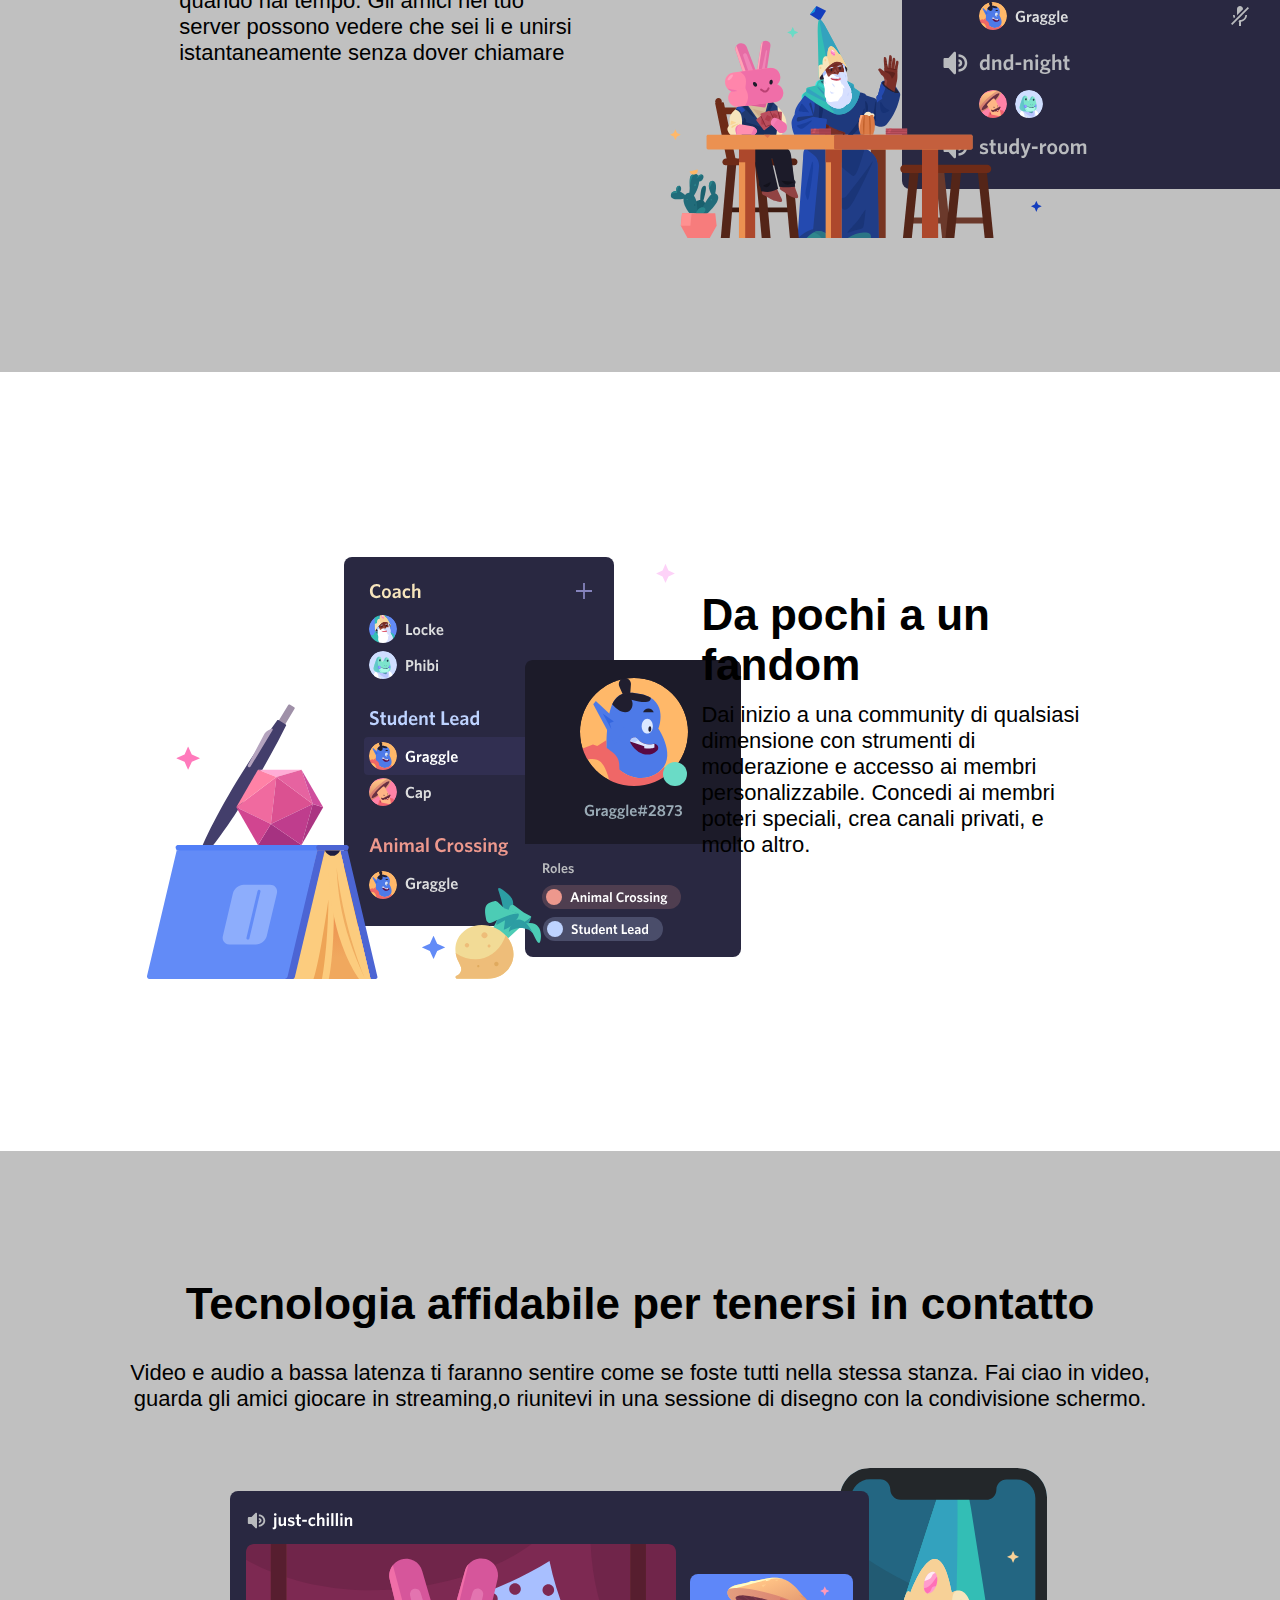
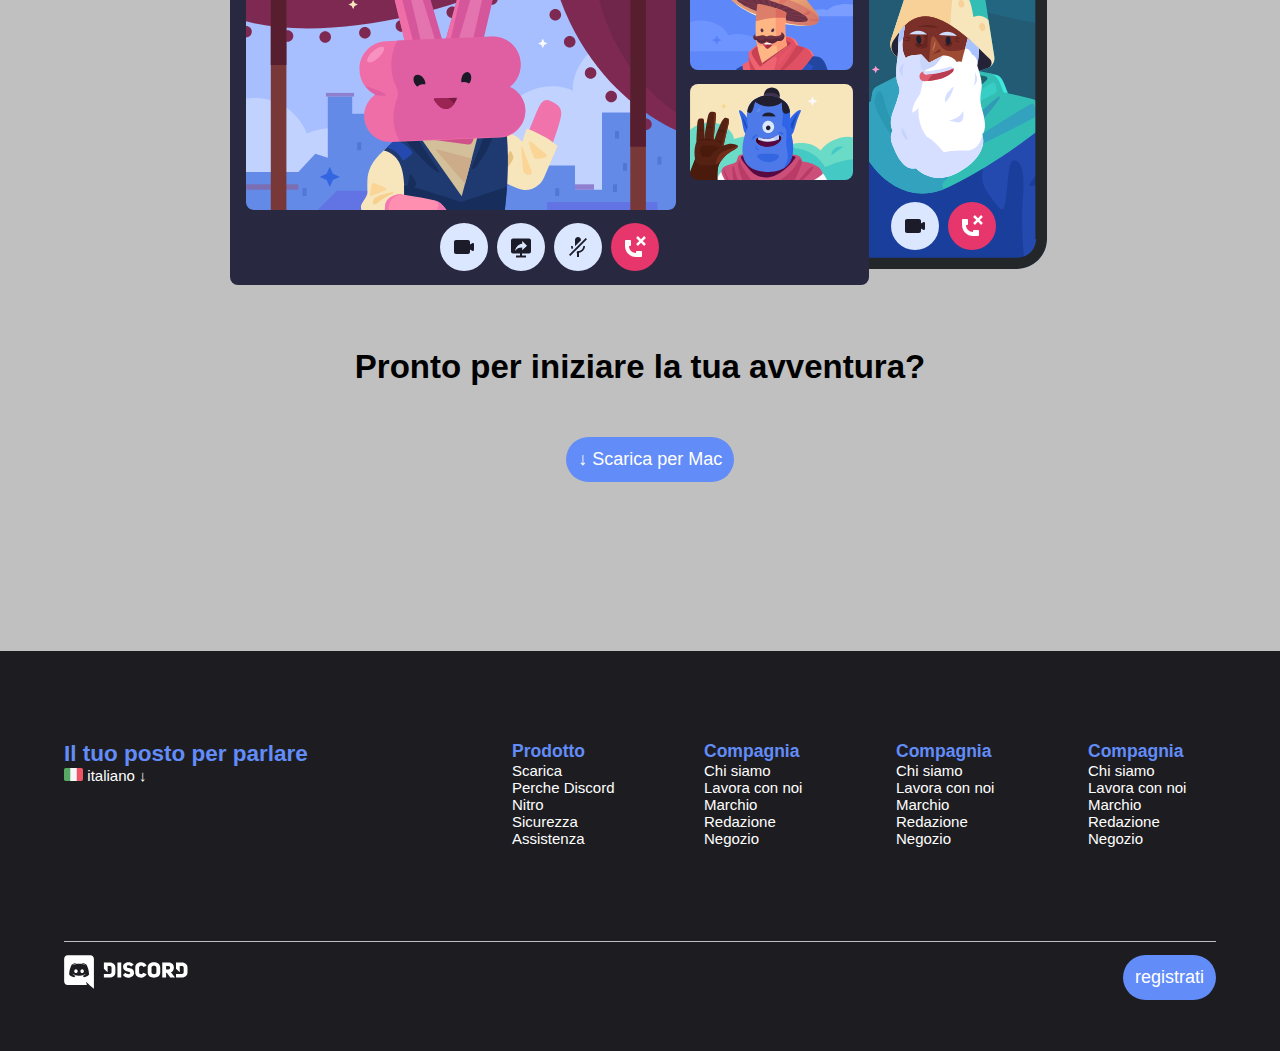
==== commit 5089d3d5: "Terminato (senza wave)" ====
--- a/index.html
+++ b/index.html
@@ -6,6 +6,7 @@
     <meta name="viewport" content="width=device-width, initial-scale=1.0">
     <link rel="stylesheet" href="https://cdnjs.cloudflare.com/ajax/libs/font-awesome/6.3.0/css/all.min.css">
    <link rel="stylesheet" href="style.css"> <title>Document</title>
+  
 </head>
 
 
@@ -30,11 +31,10 @@
      
     <!-- Hero -->
     <div class="hero">
-        <h1>ASDFGHJK</h1>
-        <br>
-        <p id="paragrafo-hero">Lorem ipsum dolor sit amet consectetur adipisicing elit. Quod assumenda vitae cum suscipit quaerat nostrum incidunt corrupti, sapiente, maxime repudiandae deserunt cumque eligendi! Odit, porro amet. Sunt quia error atque.</p>
-        <span class="botton-white">Accedi</span>
-        <span class="botton-white">Accedi</span>
+        <h1>Il tuo posto per </h1>
+        <p id="paragrafo-hero">Che tu faccia parte di un club scolastico,gruppo di gamer, comunità artistica mondiale, o semplicemente di un piccolo gruppo di amici che vuole passare il tempo assieme, Discord rende più facile chiacchierare ogni giomo e ritrovarsi piu spesso.</p>
+        <span class="botton-white">&#8595; Scarica per Mac</span>
+        <span class="botton-black">Apri Discord nel tuo Browser</span>
     </div>
 
 </header>
@@ -53,8 +53,9 @@
         
             <!-- Main Right-->
         <div class="container-right">
-            <h1>Lorem ipsum, dolor sit amet consectetur adipisicing elit. Labore aliquid sed necessitatibus quisquam id maxime aspernatur cumque! Esse magnam sapiente ducimus facilis, quas possimus, perspiciatis similique natus laboriosam harum deleniti.</h1>
-            <p>Lorem ipsum dolor sit, amet consectetur adipisicing elit. Non quis porro doloremque accusantium, facere alias nulla, necessitatibus soluta et culpa a dolores dolore voluptates nobis dolorem impedit ducimus molestiae amet.</p>
+            <h1>Un luogo a invito con tutto lo spazio necessario per parlare</h1>
+           
+            <p>I server Discord sono organizzati in canali tematici in cui puoi collaborare, condividere o semplicemente parlare della tua giornata senza intasare una chat di gruppo</p>
         </div>
 
     </div>
@@ -72,8 +73,8 @@
         
             <!-- Main Right-->
         <div class="container-right">
-            <h1>Lorem ipsum dolor, sit amet consectetur adipisicing elit. Dolorum hic officiis voluptate asperiores, molestiae pariatur ipsum adipisci perferendis natus nostrum veritatis laboriosam consequatur illo. Ea tempore aperiam labore natus velit.</h1>
-            <p>Lorem ipsum dolor sit, amet consectetur adipisicing elit. Eligendi molestiae minus tempore veritatis accusantium natus perferendis laboriosam optio quisquam fuga quod doloribus, ut officiis nobis voluptatem vero dignissimos inventore tenetur.</p>
+            <h1>Dove trovarsi é facile</h1>
+            <p>Mettiti comodo in un canale vocale quando hai tempo. Gli amici nel tuo server possono vedere che sei li e unirsi istantaneamente senza dover chiamare</p>
         </div>
 
     </div>
@@ -91,19 +92,19 @@
         
             <!-- Main Right-->
         <div class="container-right">
-           <h1>Lorem, ipsum dolor sit amet consectetur adipisicing elit. Ipsa, quis ex rem quas nulla amet sapiente excepturi at possimus repudiandae ipsam aliquid. Natus, porro nostrum! Aut accusamus reprehenderit molestias animi.</h1>
-           <p>Lorem, ipsum dolor sit amet consectetur adipisicing elit. Fuga unde nobis laborum molestiae ab incidunt vel natus dolores rem, similique dignissimos illum expedita a nemo nostrum itaque quam exercitationem explicabo.</p>
+           <h1>Da pochi a un fandom </h1>
+           <p>Dai inizio a una community di qualsiasi dimensione con strumenti di moderazione e accesso ai membri personalizzabile. Concedi ai membri poteri speciali, crea canali privati, e molto altro.</p>
         </div>
 
     </div>
 
                 <!-- 4 -->
     <div class="main-container4">
-        <h1>Lorem ipsum dolor sit amet, consectetur adipisicing elit. Recusandae accusantium suscipit dolorum molestias sed consequuntur autem minus, nisi ea ex dolorem ratione quam ipsam. Sequi, at repellendus. Non, soluta ullam?</h1>
-        <p>Lorem ipsum dolor sit amet consectetur adipisicing elit. Velit optio nam itaque, iusto amet distinctio, accusamus quia repudiandae suscipit fuga quae doloremque. Eaque tenetur eos alias nihil fugit, totam obcaecati?</p>
+        <h1>Tecnologia affidabile per tenersi in contatto</h1>
+        <p> Video e audio a bassa latenza ti faranno sentire come se foste tutti nella stessa stanza. Fai ciao in video, guarda gli amici giocare in streaming,o riunitevi in una sessione di disegno con la condivisione schermo.</p>
         <img src="item4-big.svg" alt="">
         <h2>Pronto per iniziare la tua avventura?</h2>
-        <br>
+        
         <button class="botton-blue"> &#8595; Scarica per Mac</buttton>
     </div>
 
@@ -166,7 +167,7 @@
 
         <div class="logo-finale">
             <div><img src="logo.svg" alt=""></div>
-            <button class="botton-blue">registrati</button>
+            <button class="botton-blue2">registrati</button>
         </div>
        
     </footer>
--- a/style.css
+++ b/style.css
@@ -3,6 +3,10 @@
     padding: 0;
     box-sizing: border-box;
 }
+body{
+    font-family: Whitney,Helvetica Neue,Helvetica,Arial,sans-serif;
+    font-size:22px ;}
+
 
 header{background-image: url(jumbo.png);
     background-size: cover;
@@ -15,32 +19,69 @@
 align-items: center;
 padding-top: 2%;}
 
+h1{
+    padding-bottom: 3%;
+}
+
 #logo{font-size: 40px;
     display: flex;}
 
-    .menu{display: flex;
-        list-style: none;
-        justify-content: space-between;
-        flex-basis: 40%;
-        color: white;
-        }
+.menu{display: flex;
+    list-style: none;
+    justify-content: space-between;
+    flex-basis: 40%;
+    color: white;
+    }
+
+    li:active{
+        background-color: black;
+        color: aquamarine;
+    }
+
+    .col5 div:hover,.col4 div:hover,.col3 div:hover,.col2 div:hover,.col1 div:hover{
+        background-color: silver;
+        color: black;
+
+    }
         
-        .botton-white{
-            background-color: white;
-            border-radius: 20px;
-            padding: 10px;
-            color: black;
-            margin-left: 2%;
-           }
-
-           .botton-blue{
-            
-            background-color: rgb(51, 87, 248);
-            border: 0px;
-            padding: 10px;
-            border-radius: 20px;
-            color: white;
-           }
+.botton-white,.botton-black,.botton-blue,.botton-blue2{
+    border-radius: 25px;
+    padding: 12px;
+    margin-left: 2%;
+    font-size: 18px;
+    }
+
+    .botton-white:hover,.botton-black:hover,.botton-blue:hover,.botton-blue2:hover{
+        background-color: silver;
+    }
+    
+.botton-white{
+color: black;
+background-color: white;
+}
+
+.botton-black{
+background-color: black;
+color: white;
+
+}
+
+
+.botton-blue,.botton-blue2{
+
+background-color: #628CF7;
+border: 0px;
+color: white;
+}
+
+.botton-blue{
+    margin-top: 5%;
+}
+
+
+       
+
+
 
            /* Hero */
 .hero{color: white;
@@ -56,10 +97,13 @@
 }
 
 
+
+
 .main-container1, .main-reverse2,.main-container3{
     display: flex;
     justify-content: space-between;
     margin-bottom: 3%;
+    padding: 10%;
 }
 
 .container-left{
@@ -68,7 +112,7 @@
 
 .container-right{
     width: 49%;
-    text-align: center;
+    text-align:start;
     padding: 5%;
 }
 
@@ -79,7 +123,7 @@
 
 .main-container4{
     width: 100%;
-    height: 1000px;
+    height: 1100px;
     background-color: silver;
     padding: 10%;
     text-align: center;
@@ -95,7 +139,7 @@
     
     background-color: rgb(29, 29, 33);
     
-    height: 500px;
+    height: 400px;
 }
 
 .footer{
@@ -103,12 +147,13 @@
     justify-content: space-evenly;
     padding-top: 7%;
     color: white;
+    font-size: 15px;
 
 }
 
 
 .col1,.col2,.col3,.col4,.col5{
-    height: 300px;
+    height: 200px;
 }
 .col1{
     width: 30%;
@@ -118,18 +163,17 @@
 }
 
 .importante-footer{
-color: blue;
+color: #628CF7;
 }
 
 .logo-finale{
     width: 90%;
     margin: auto;
     display: flex;
+    padding-top: 1%;
     justify-content: space-between;
-   
-   
-   
-}
+    border-top: 1px silver solid;
+   }
 
 /* DEBUG
 .container-right{
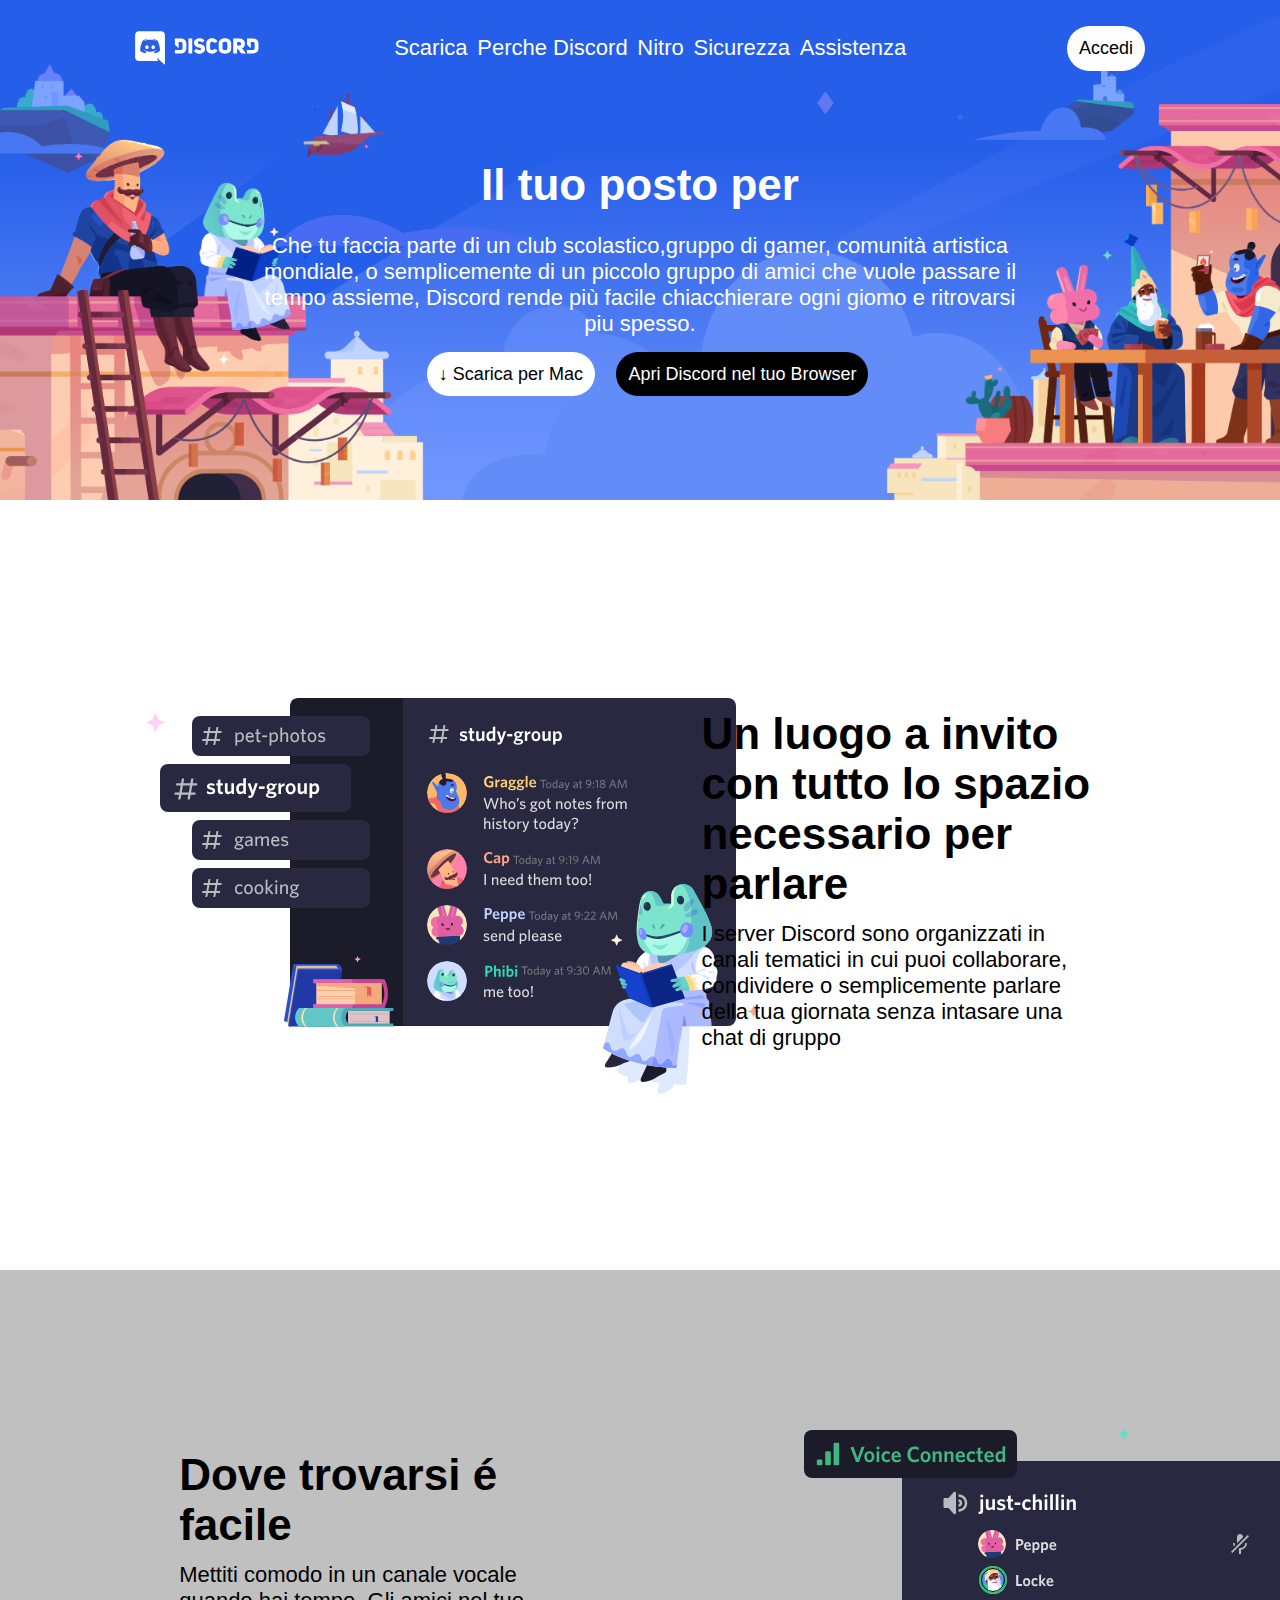
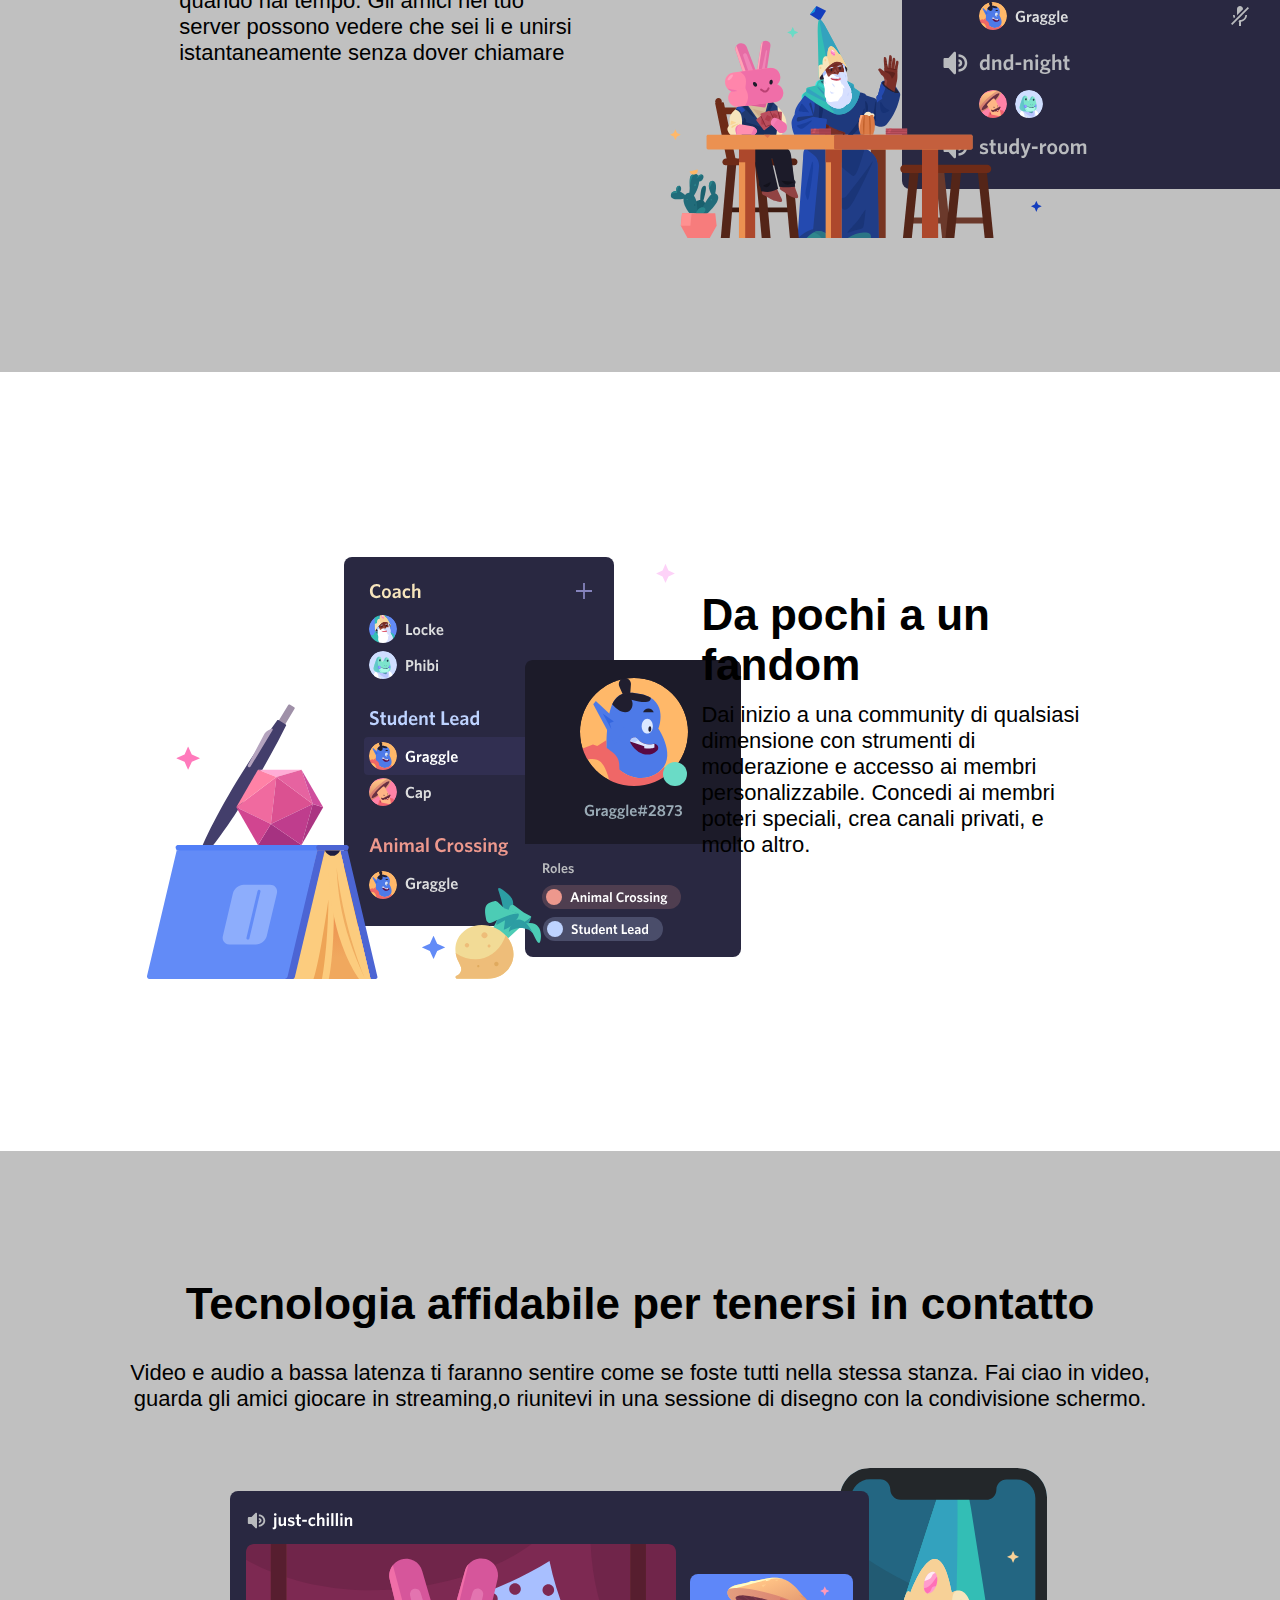
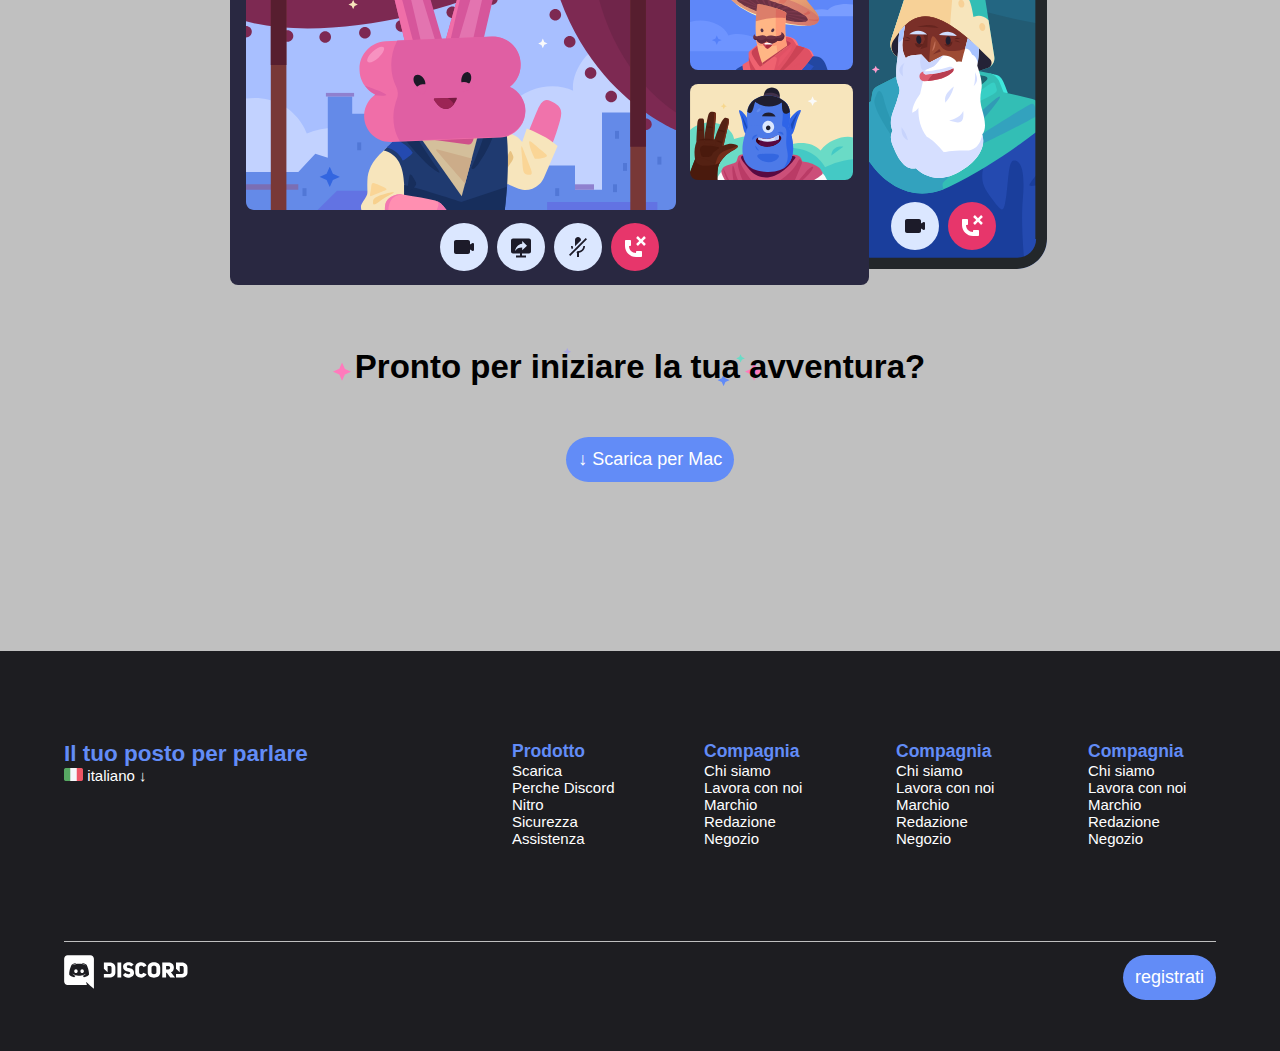
==== commit 90950125: "perfezionando" ====
--- a/index.html
+++ b/index.html
@@ -103,7 +103,7 @@
         <h1>Tecnologia affidabile per tenersi in contatto</h1>
         <p> Video e audio a bassa latenza ti faranno sentire come se foste tutti nella stessa stanza. Fai ciao in video, guarda gli amici giocare in streaming,o riunitevi in una sessione di disegno con la condivisione schermo.</p>
         <img src="item4-big.svg" alt="">
-        <h2>Pronto per iniziare la tua avventura?</h2>
+        <h2 id="ultimo-h2">Pronto per iniziare la tua avventura?</h2>
         
         <button class="botton-blue"> &#8595; Scarica per Mac</buttton>
     </div>
--- a/style.css
+++ b/style.css
@@ -22,6 +22,14 @@
 h1{
     padding-bottom: 3%;
 }
+
+#ultimo-h2{
+background-image:url(stars.svg);
+background-size:contain;
+width: 60%;
+text-align: center;
+margin: auto;}
+
 
 #logo{font-size: 40px;
     display: flex;}
